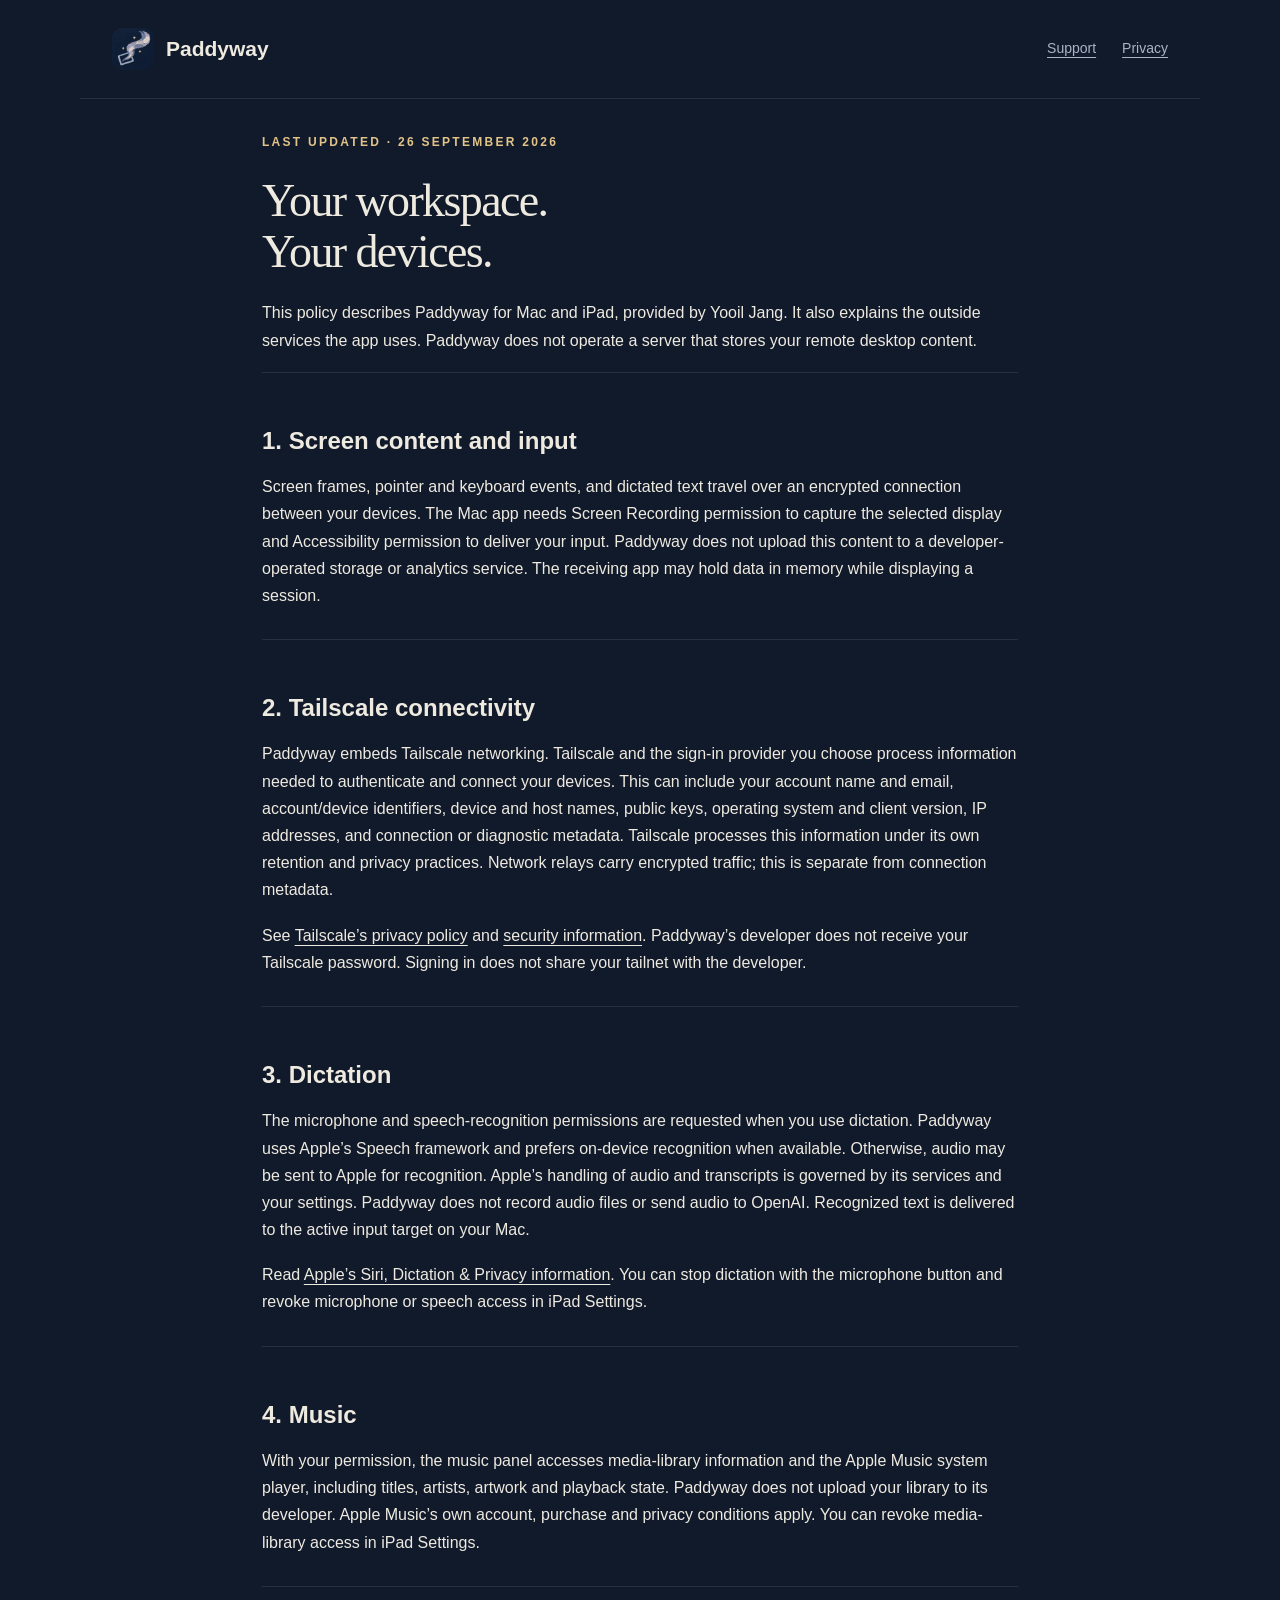
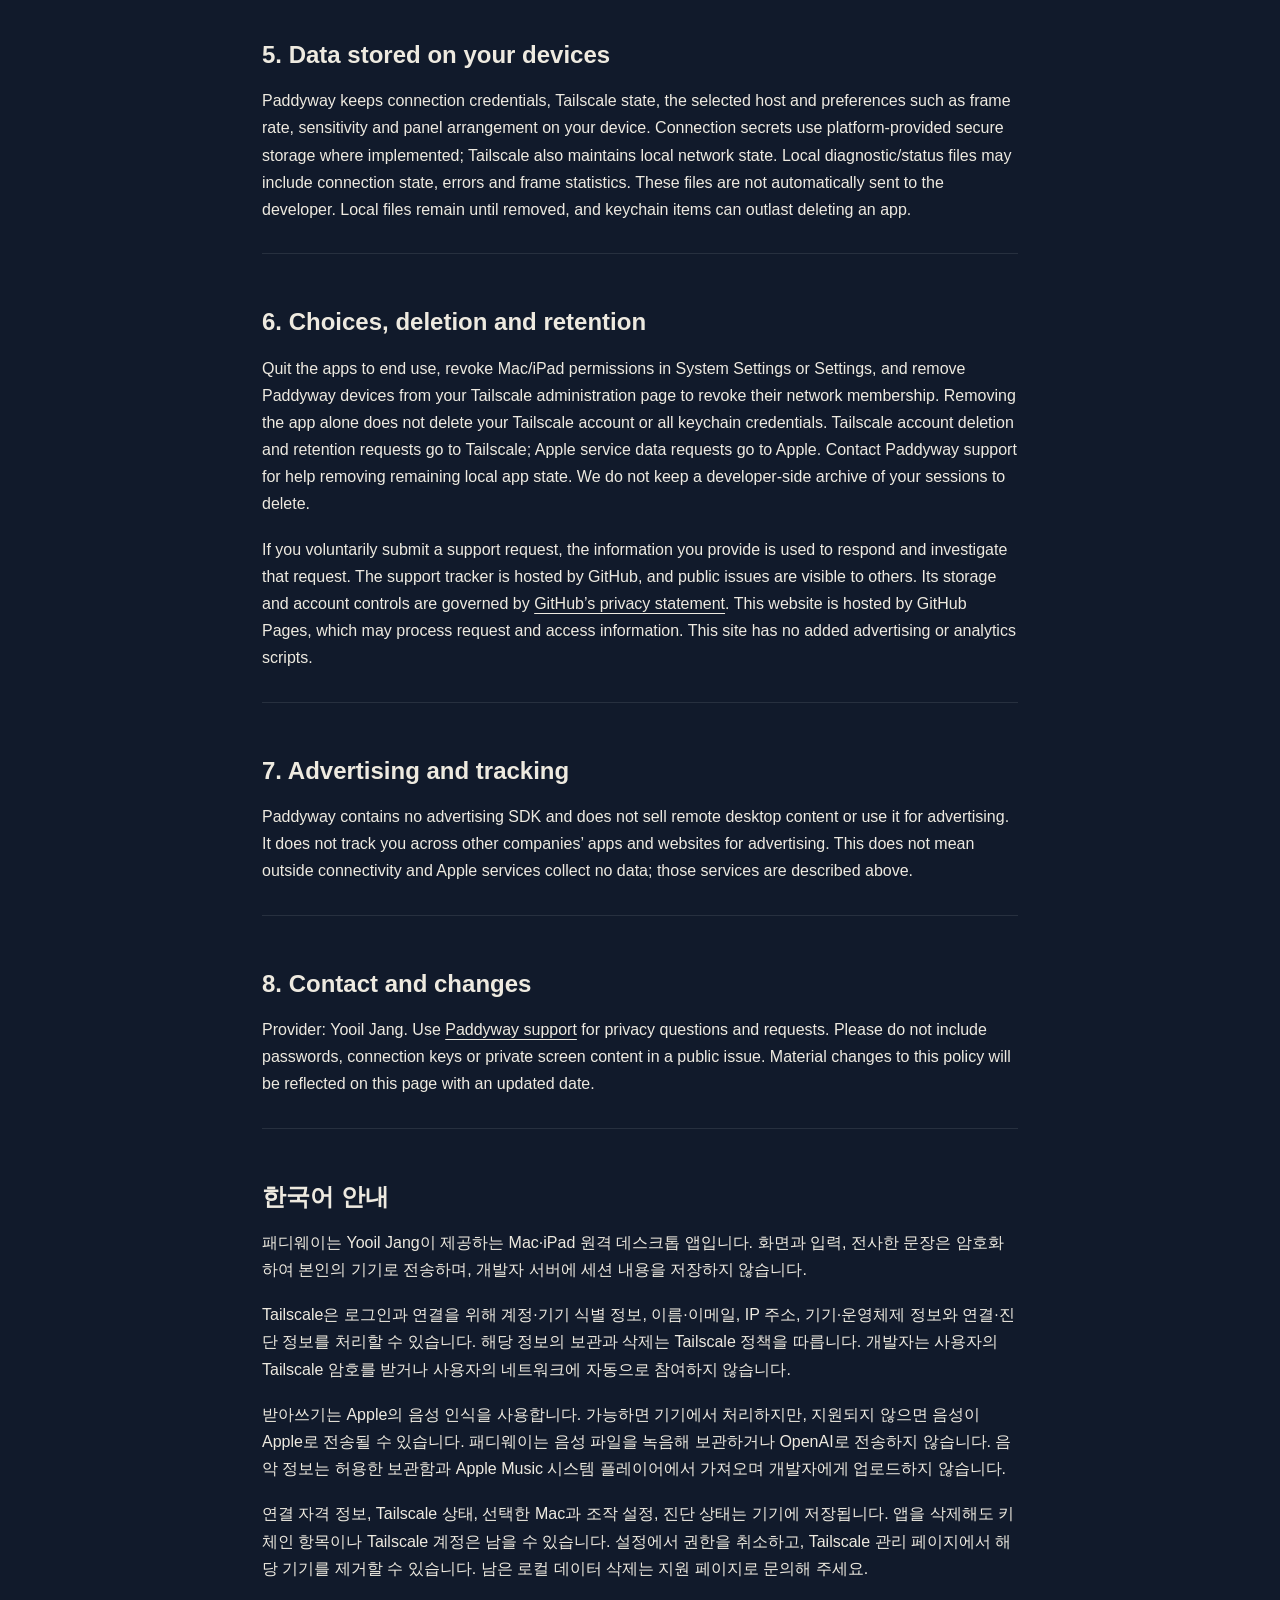
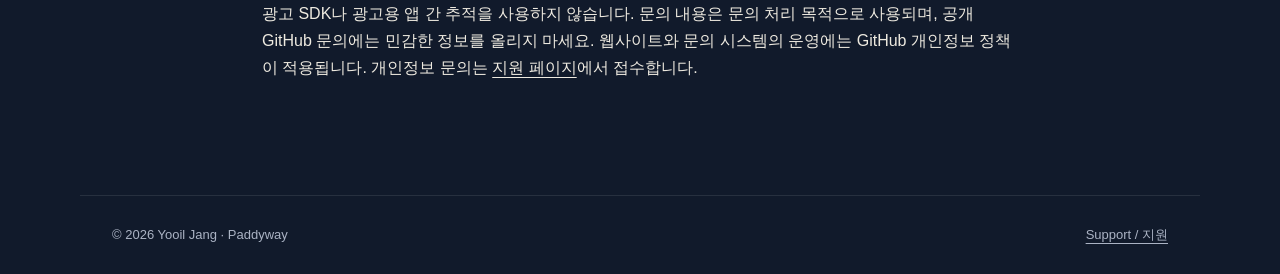
==== privacy.html @ 272a2707 "Publish setup, privacy and verified app presentation" ====
<!doctype html><html lang="en"><head><meta charset="utf-8"><meta name="viewport" content="width=device-width,initial-scale=1"><title>Paddyway — Privacy policy</title><link rel="stylesheet" href="style.css"><link rel="icon" href="assets/icon.png"></head><body><a class="skip" href="#main">Skip to content</a><header><a class="brand" href="./"><img src="assets/icon.png" alt="">Paddyway</a><nav aria-label="Main"><a href="support.html">Support</a><a href="privacy.html" aria-current="page">Privacy</a></nav></header><main id="main" class="article"><span class="eyebrow">Last updated · 26 September 2026</span><h1>Your workspace.<br>Your devices.</h1><p>This policy describes Paddyway for Mac and iPad, provided by Yooil Jang. It also explains the outside services the app uses. Paddyway does not operate a server that stores your remote desktop content.</p>
<section><h2>1. Screen content and input</h2><p>Screen frames, pointer and keyboard events, and dictated text travel over an encrypted connection between your devices. The Mac app needs Screen Recording permission to capture the selected display and Accessibility permission to deliver your input. Paddyway does not upload this content to a developer-operated storage or analytics service. The receiving app may hold data in memory while displaying a session.</p></section>
<section><h2>2. Tailscale connectivity</h2><p>Paddyway embeds Tailscale networking. Tailscale and the sign-in provider you choose process information needed to authenticate and connect your devices. This can include your account name and email, account/device identifiers, device and host names, public keys, operating system and client version, IP addresses, and connection or diagnostic metadata. Tailscale processes this information under its own retention and privacy practices. Network relays carry encrypted traffic; this is separate from connection metadata.</p><p>See <a href="https://tailscale.com/legal/privacy-policy">Tailscale’s privacy policy</a> and <a href="https://tailscale.com/security">security information</a>. Paddyway’s developer does not receive your Tailscale password. Signing in does not share your tailnet with the developer.</p></section>
<section><h2>3. Dictation</h2><p>The microphone and speech-recognition permissions are requested when you use dictation. Paddyway uses Apple’s Speech framework and prefers on-device recognition when available. Otherwise, audio may be sent to Apple for recognition. Apple’s handling of audio and transcripts is governed by its services and your settings. Paddyway does not record audio files or send audio to OpenAI. Recognized text is delivered to the active input target on your Mac.</p><p>Read <a href="https://www.apple.com/legal/privacy/data/en/ask-siri-dictation/">Apple’s Siri, Dictation & Privacy information</a>. You can stop dictation with the microphone button and revoke microphone or speech access in iPad Settings.</p></section>
<section><h2>4. Music</h2><p>With your permission, the music panel accesses media-library information and the Apple Music system player, including titles, artists, artwork and playback state. Paddyway does not upload your library to its developer. Apple Music’s own account, purchase and privacy conditions apply. You can revoke media-library access in iPad Settings.</p></section>
<section><h2>5. Data stored on your devices</h2><p>Paddyway keeps connection credentials, Tailscale state, the selected host and preferences such as frame rate, sensitivity and panel arrangement on your device. Connection secrets use platform-provided secure storage where implemented; Tailscale also maintains local network state. Local diagnostic/status files may include connection state, errors and frame statistics. These files are not automatically sent to the developer. Local files remain until removed, and keychain items can outlast deleting an app.</p></section>
<section><h2>6. Choices, deletion and retention</h2><p>Quit the apps to end use, revoke Mac/iPad permissions in System Settings or Settings, and remove Paddyway devices from your Tailscale administration page to revoke their network membership. Removing the app alone does not delete your Tailscale account or all keychain credentials. Tailscale account deletion and retention requests go to Tailscale; Apple service data requests go to Apple. Contact Paddyway support for help removing remaining local app state. We do not keep a developer-side archive of your sessions to delete.</p><p>If you voluntarily submit a support request, the information you provide is used to respond and investigate that request. The support tracker is hosted by GitHub, and public issues are visible to others. Its storage and account controls are governed by <a href="https://docs.github.com/en/site-policy/privacy-policies/github-general-privacy-statement">GitHub’s privacy statement</a>. This website is hosted by GitHub Pages, which may process request and access information. This site has no added advertising or analytics scripts.</p></section>
<section><h2>7. Advertising and tracking</h2><p>Paddyway contains no advertising SDK and does not sell remote desktop content or use it for advertising. It does not track you across other companies’ apps and websites for advertising. This does not mean outside connectivity and Apple services collect no data; those services are described above.</p></section>
<section><h2>8. Contact and changes</h2><p>Provider: Yooil Jang. Use <a href="support.html#contact">Paddyway support</a> for privacy questions and requests. Please do not include passwords, connection keys or private screen content in a public issue. Material changes to this policy will be reflected on this page with an updated date.</p></section>
<section lang="ko"><h2>한국어 안내</h2><p>패디웨이는 Yooil Jang이 제공하는 Mac·iPad 원격 데스크톱 앱입니다. 화면과 입력, 전사한 문장은 암호화하여 본인의 기기로 전송하며, 개발자 서버에 세션 내용을 저장하지 않습니다.</p><p>Tailscale은 로그인과 연결을 위해 계정·기기 식별 정보, 이름·이메일, IP 주소, 기기·운영체제 정보와 연결·진단 정보를 처리할 수 있습니다. 해당 정보의 보관과 삭제는 Tailscale 정책을 따릅니다. 개발자는 사용자의 Tailscale 암호를 받거나 사용자의 네트워크에 자동으로 참여하지 않습니다.</p><p>받아쓰기는 Apple의 음성 인식을 사용합니다. 가능하면 기기에서 처리하지만, 지원되지 않으면 음성이 Apple로 전송될 수 있습니다. 패디웨이는 음성 파일을 녹음해 보관하거나 OpenAI로 전송하지 않습니다. 음악 정보는 허용한 보관함과 Apple Music 시스템 플레이어에서 가져오며 개발자에게 업로드하지 않습니다.</p><p>연결 자격 정보, Tailscale 상태, 선택한 Mac과 조작 설정, 진단 상태는 기기에 저장됩니다. 앱을 삭제해도 키체인 항목이나 Tailscale 계정은 남을 수 있습니다. 설정에서 권한을 취소하고, Tailscale 관리 페이지에서 해당 기기를 제거할 수 있습니다. 남은 로컬 데이터 삭제는 지원 페이지로 문의해 주세요.</p><p>광고 SDK나 광고용 앱 간 추적을 사용하지 않습니다. 문의 내용은 문의 처리 목적으로 사용되며, 공개 GitHub 문의에는 민감한 정보를 올리지 마세요. 웹사이트와 문의 시스템의 운영에는 GitHub 개인정보 정책이 적용됩니다. 개인정보 문의는 <a href="support.html#contact">지원 페이지</a>에서 접수합니다.</p></section>
</main><footer><span>© 2026 Yooil Jang · Paddyway</span><a href="support.html">Support / 지원</a></footer></body></html>
---- style.css ----
:root{color-scheme:dark;--ink:#eeeae0;--muted:#abb3c4;--gold:#e2c388;--line:#ffffff18}*{box-sizing:border-box}body{margin:0;background:#111a2b;color:var(--ink);font:16px/1.7 -apple-system,BlinkMacSystemFont,"Segoe UI",sans-serif}a{color:inherit;text-underline-offset:4px}a:hover{color:var(--gold)}header,main,footer{max-width:1120px;margin:auto;padding:28px 32px}header{display:flex;align-items:center;justify-content:space-between;border-bottom:1px solid var(--line)}.brand{display:flex;align-items:center;gap:12px;font-size:21px;font-weight:650;text-decoration:none}.brand img{width:42px;height:42px;border-radius:11px}nav{display:flex;gap:26px;font-size:14px;color:var(--muted)}.hero{padding:70px 0 40px;max-width:810px}.eyebrow{color:var(--gold);text-transform:uppercase;letter-spacing:.19em;font-size:12px;font-weight:600}h1{font:clamp(40px,6vw,74px)/1.1 Georgia,serif;letter-spacing:-.035em;margin:22px 0}h1 em{color:var(--gold);font-weight:400}h2{font-size:24px;line-height:1.35;margin:40px 0 16px}h3{font-size:18px;margin:0 0 10px}p{margin:0 0 18px}.lead{font-size:20px;color:var(--muted);max-width:720px}.ko{color:var(--muted)}.actions{display:flex;gap:14px;flex-wrap:wrap;margin:28px 0}.button{display:inline-flex;border:1px solid #ffffff2d;padding:12px 20px;border-radius:100px;text-decoration:none;background:#ffffff08}.primary{background:var(--ink);color:#172238;border-color:var(--ink)}.primary:hover{background:var(--gold);color:#172238}.capture{display:block;width:100%;height:auto;border:1px solid var(--line);border-radius:22px;box-shadow:0 28px 80px #0004}.caption{font-size:13px;color:var(--muted);margin:12px 0 40px}.grid{display:grid;grid-template-columns:repeat(3,1fr);gap:28px;padding:20px 0 34px}.card{padding:26px 0;border-top:1px solid var(--line)}.card p{color:var(--muted)}.article{max-width:820px}.article h1{font-size:46px}.article section{padding:12px 0;border-top:1px solid var(--line)}.article ul,.article ol{padding-left:23px}.article li{padding:5px 0}.callout{border:1px solid var(--line);padding:24px;border-radius:18px;margin:28px 0;background:#ffffff04}footer{border-top:1px solid var(--line);font-size:13px;color:var(--muted);display:flex;justify-content:space-between;gap:20px;margin-top:55px}code{font-size:.9em;overflow-wrap:anywhere}.skip{position:absolute;left:-10000px}.skip:focus{left:20px;top:10px;background:#111a2b;padding:12px}a:focus-visible{outline:2px solid var(--gold);outline-offset:5px}@media(max-width:650px){header,main,footer{padding:22px}nav{gap:16px}.hero{padding-top:44px}.grid{grid-template-columns:1fr;gap:0}.lead{font-size:18px}.article h1{font-size:38px}footer{flex-direction:column}.capture{border-radius:12px}}
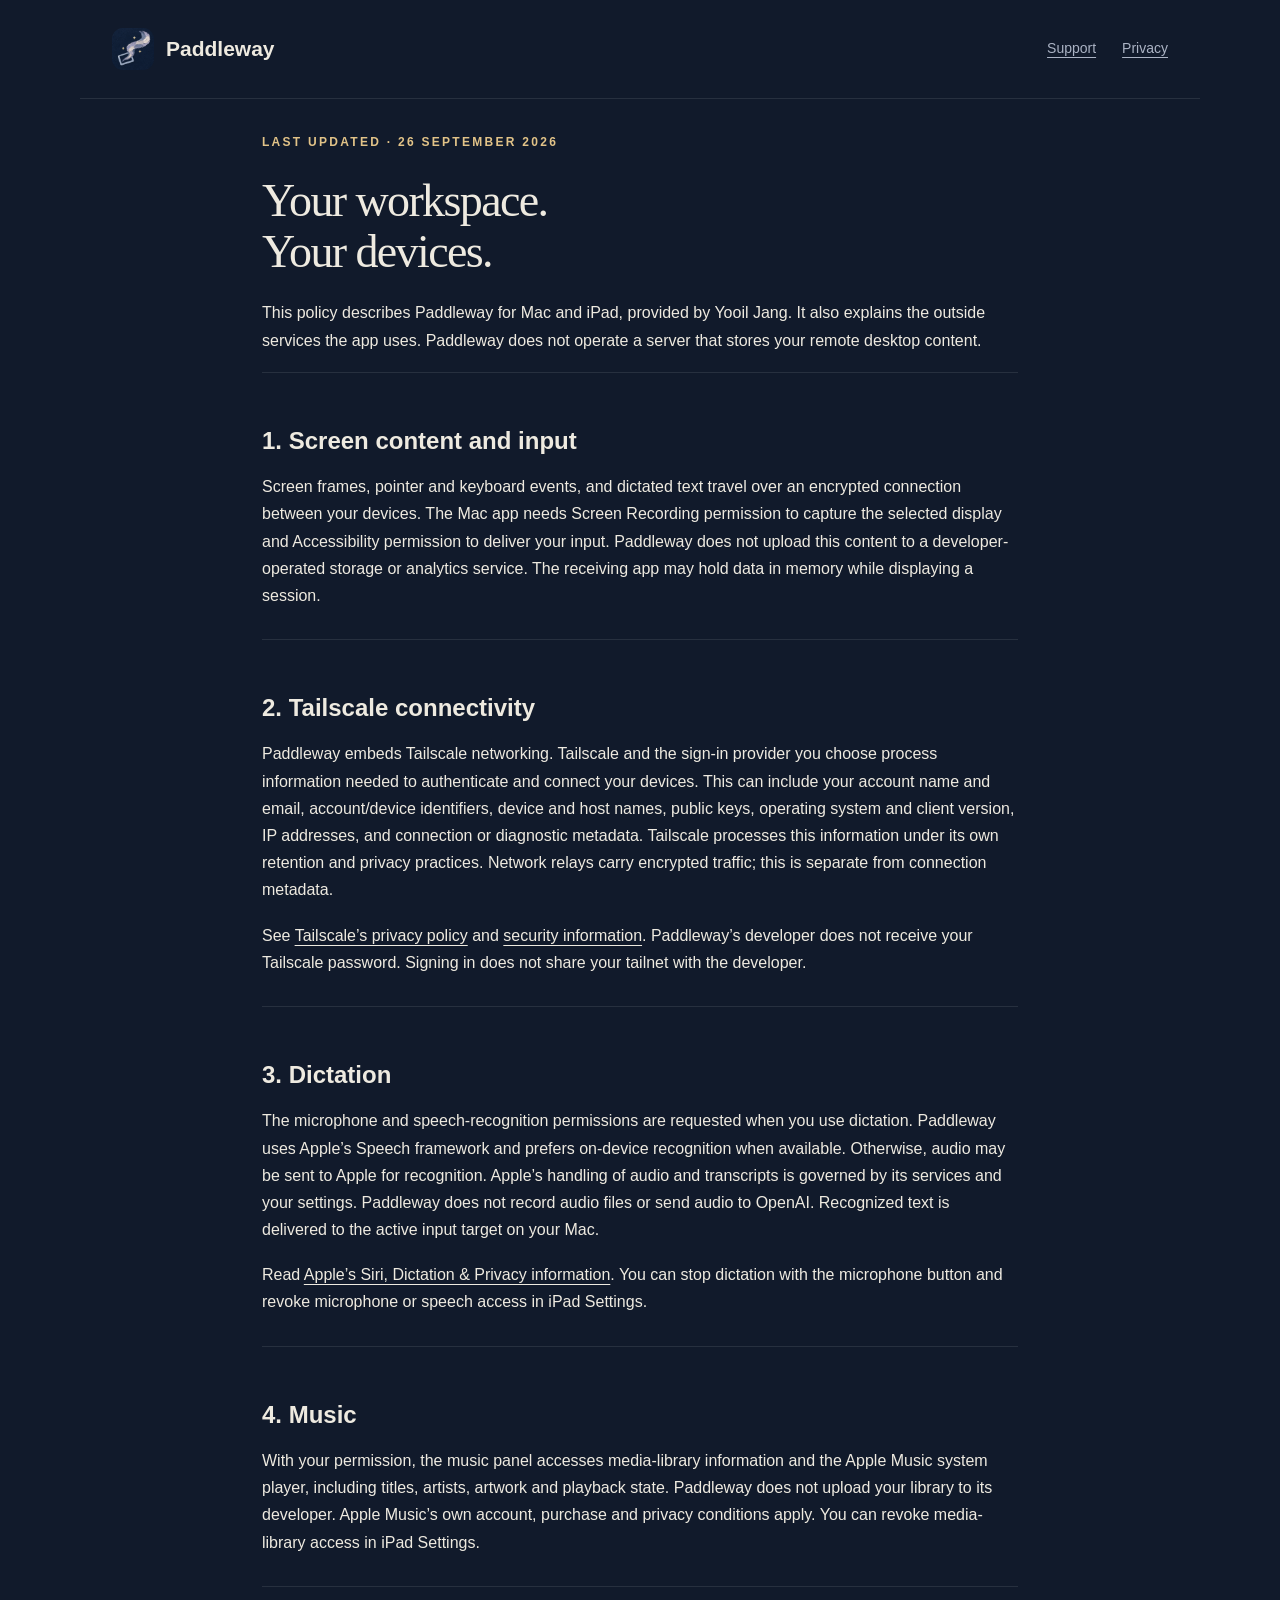
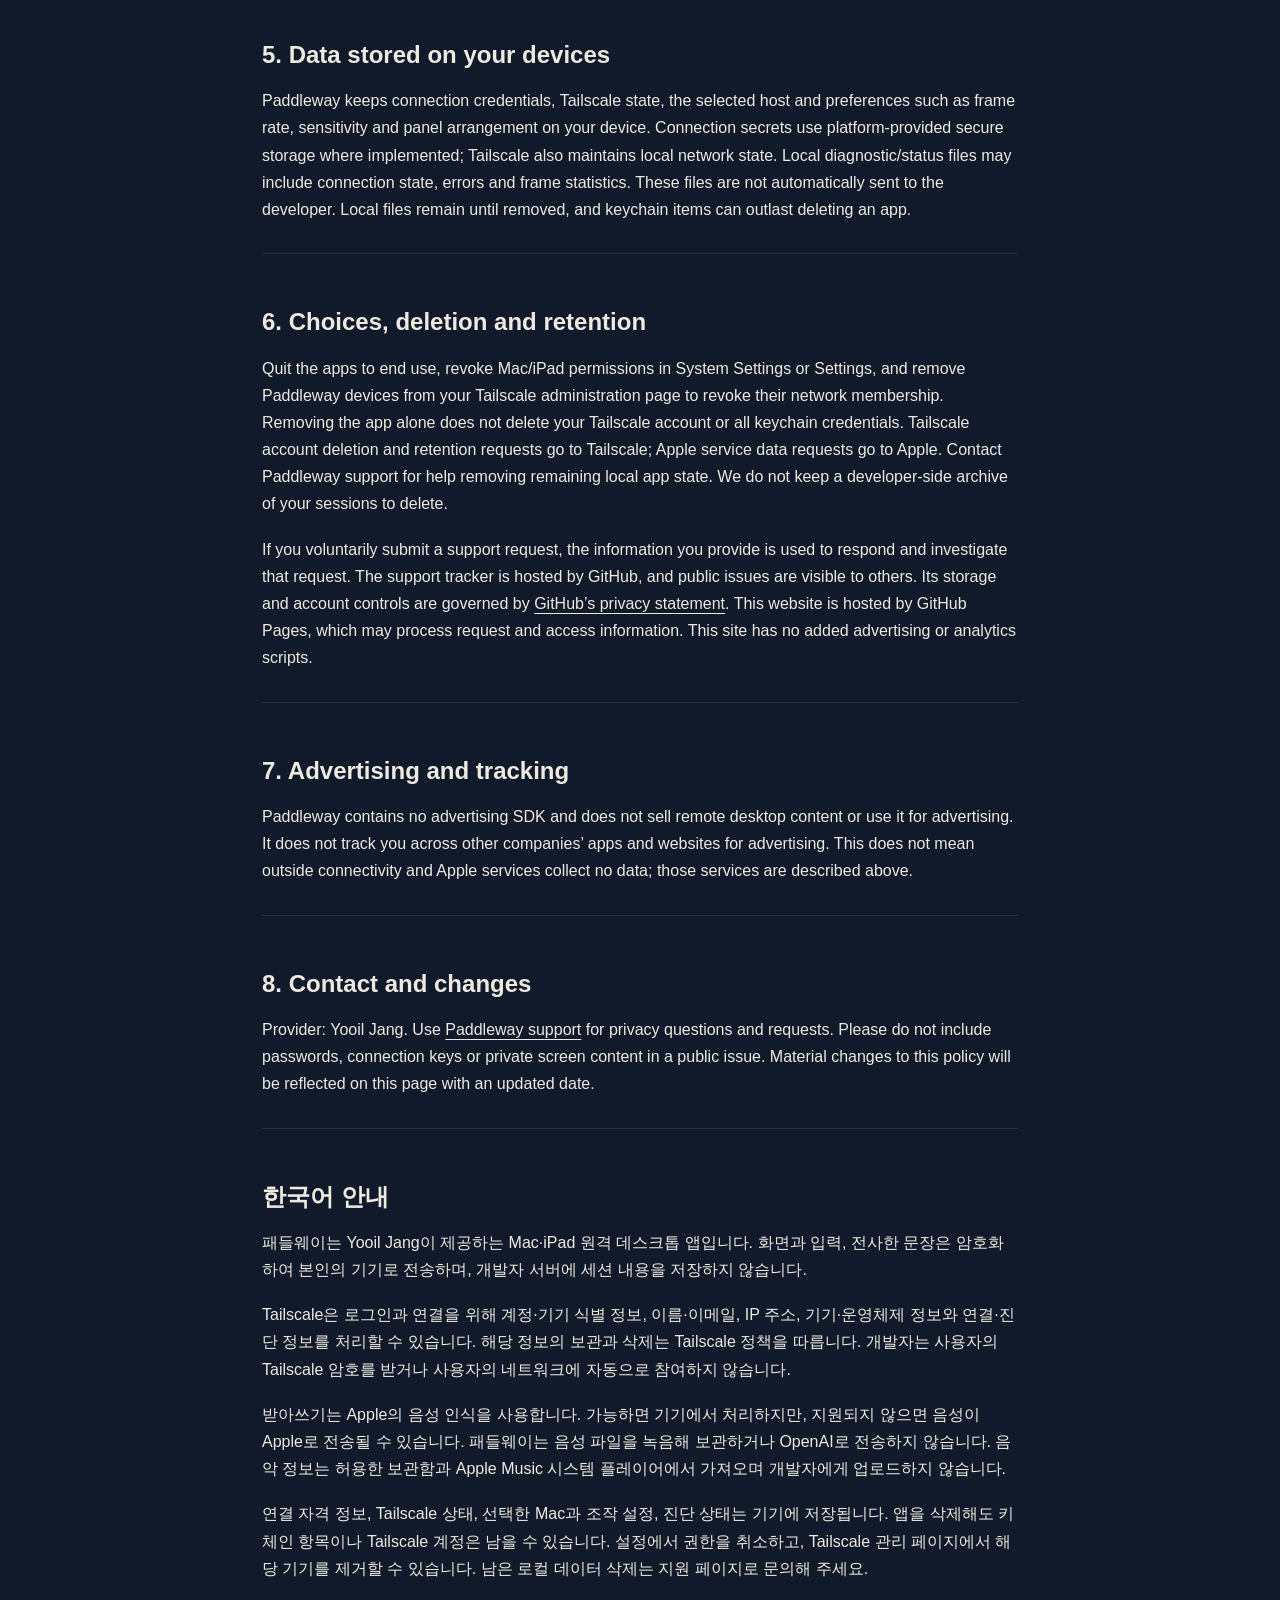
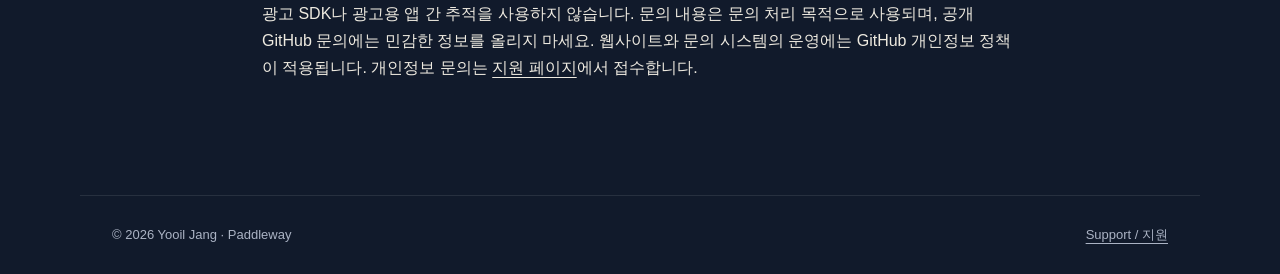
==== commit 00a15e3d: "Publish setup, privacy and verified app presentation" ====
--- a/privacy.html
+++ b/privacy.html
@@ -1,11 +1,11 @@
-<!doctype html><html lang="en"><head><meta charset="utf-8"><meta name="viewport" content="width=device-width,initial-scale=1"><title>Paddyway — Privacy policy</title><link rel="stylesheet" href="style.css"><link rel="icon" href="assets/icon.png"></head><body><a class="skip" href="#main">Skip to content</a><header><a class="brand" href="./"><img src="assets/icon.png" alt="">Paddyway</a><nav aria-label="Main"><a href="support.html">Support</a><a href="privacy.html" aria-current="page">Privacy</a></nav></header><main id="main" class="article"><span class="eyebrow">Last updated · 26 September 2026</span><h1>Your workspace.<br>Your devices.</h1><p>This policy describes Paddyway for Mac and iPad, provided by Yooil Jang. It also explains the outside services the app uses. Paddyway does not operate a server that stores your remote desktop content.</p>
-<section><h2>1. Screen content and input</h2><p>Screen frames, pointer and keyboard events, and dictated text travel over an encrypted connection between your devices. The Mac app needs Screen Recording permission to capture the selected display and Accessibility permission to deliver your input. Paddyway does not upload this content to a developer-operated storage or analytics service. The receiving app may hold data in memory while displaying a session.</p></section>
-<section><h2>2. Tailscale connectivity</h2><p>Paddyway embeds Tailscale networking. Tailscale and the sign-in provider you choose process information needed to authenticate and connect your devices. This can include your account name and email, account/device identifiers, device and host names, public keys, operating system and client version, IP addresses, and connection or diagnostic metadata. Tailscale processes this information under its own retention and privacy practices. Network relays carry encrypted traffic; this is separate from connection metadata.</p><p>See <a href="https://tailscale.com/legal/privacy-policy">Tailscale’s privacy policy</a> and <a href="https://tailscale.com/security">security information</a>. Paddyway’s developer does not receive your Tailscale password. Signing in does not share your tailnet with the developer.</p></section>
-<section><h2>3. Dictation</h2><p>The microphone and speech-recognition permissions are requested when you use dictation. Paddyway uses Apple’s Speech framework and prefers on-device recognition when available. Otherwise, audio may be sent to Apple for recognition. Apple’s handling of audio and transcripts is governed by its services and your settings. Paddyway does not record audio files or send audio to OpenAI. Recognized text is delivered to the active input target on your Mac.</p><p>Read <a href="https://www.apple.com/legal/privacy/data/en/ask-siri-dictation/">Apple’s Siri, Dictation & Privacy information</a>. You can stop dictation with the microphone button and revoke microphone or speech access in iPad Settings.</p></section>
-<section><h2>4. Music</h2><p>With your permission, the music panel accesses media-library information and the Apple Music system player, including titles, artists, artwork and playback state. Paddyway does not upload your library to its developer. Apple Music’s own account, purchase and privacy conditions apply. You can revoke media-library access in iPad Settings.</p></section>
-<section><h2>5. Data stored on your devices</h2><p>Paddyway keeps connection credentials, Tailscale state, the selected host and preferences such as frame rate, sensitivity and panel arrangement on your device. Connection secrets use platform-provided secure storage where implemented; Tailscale also maintains local network state. Local diagnostic/status files may include connection state, errors and frame statistics. These files are not automatically sent to the developer. Local files remain until removed, and keychain items can outlast deleting an app.</p></section>
-<section><h2>6. Choices, deletion and retention</h2><p>Quit the apps to end use, revoke Mac/iPad permissions in System Settings or Settings, and remove Paddyway devices from your Tailscale administration page to revoke their network membership. Removing the app alone does not delete your Tailscale account or all keychain credentials. Tailscale account deletion and retention requests go to Tailscale; Apple service data requests go to Apple. Contact Paddyway support for help removing remaining local app state. We do not keep a developer-side archive of your sessions to delete.</p><p>If you voluntarily submit a support request, the information you provide is used to respond and investigate that request. The support tracker is hosted by GitHub, and public issues are visible to others. Its storage and account controls are governed by <a href="https://docs.github.com/en/site-policy/privacy-policies/github-general-privacy-statement">GitHub’s privacy statement</a>. This website is hosted by GitHub Pages, which may process request and access information. This site has no added advertising or analytics scripts.</p></section>
-<section><h2>7. Advertising and tracking</h2><p>Paddyway contains no advertising SDK and does not sell remote desktop content or use it for advertising. It does not track you across other companies’ apps and websites for advertising. This does not mean outside connectivity and Apple services collect no data; those services are described above.</p></section>
-<section><h2>8. Contact and changes</h2><p>Provider: Yooil Jang. Use <a href="support.html#contact">Paddyway support</a> for privacy questions and requests. Please do not include passwords, connection keys or private screen content in a public issue. Material changes to this policy will be reflected on this page with an updated date.</p></section>
-<section lang="ko"><h2>한국어 안내</h2><p>패디웨이는 Yooil Jang이 제공하는 Mac·iPad 원격 데스크톱 앱입니다. 화면과 입력, 전사한 문장은 암호화하여 본인의 기기로 전송하며, 개발자 서버에 세션 내용을 저장하지 않습니다.</p><p>Tailscale은 로그인과 연결을 위해 계정·기기 식별 정보, 이름·이메일, IP 주소, 기기·운영체제 정보와 연결·진단 정보를 처리할 수 있습니다. 해당 정보의 보관과 삭제는 Tailscale 정책을 따릅니다. 개발자는 사용자의 Tailscale 암호를 받거나 사용자의 네트워크에 자동으로 참여하지 않습니다.</p><p>받아쓰기는 Apple의 음성 인식을 사용합니다. 가능하면 기기에서 처리하지만, 지원되지 않으면 음성이 Apple로 전송될 수 있습니다. 패디웨이는 음성 파일을 녹음해 보관하거나 OpenAI로 전송하지 않습니다. 음악 정보는 허용한 보관함과 Apple Music 시스템 플레이어에서 가져오며 개발자에게 업로드하지 않습니다.</p><p>연결 자격 정보, Tailscale 상태, 선택한 Mac과 조작 설정, 진단 상태는 기기에 저장됩니다. 앱을 삭제해도 키체인 항목이나 Tailscale 계정은 남을 수 있습니다. 설정에서 권한을 취소하고, Tailscale 관리 페이지에서 해당 기기를 제거할 수 있습니다. 남은 로컬 데이터 삭제는 지원 페이지로 문의해 주세요.</p><p>광고 SDK나 광고용 앱 간 추적을 사용하지 않습니다. 문의 내용은 문의 처리 목적으로 사용되며, 공개 GitHub 문의에는 민감한 정보를 올리지 마세요. 웹사이트와 문의 시스템의 운영에는 GitHub 개인정보 정책이 적용됩니다. 개인정보 문의는 <a href="support.html#contact">지원 페이지</a>에서 접수합니다.</p></section>
-</main><footer><span>© 2026 Yooil Jang · Paddyway</span><a href="support.html">Support / 지원</a></footer></body></html>
+<!doctype html><html lang="en"><head><meta charset="utf-8"><meta name="viewport" content="width=device-width,initial-scale=1"><title>Paddleway — Privacy policy</title><link rel="stylesheet" href="style.css"><link rel="icon" href="assets/icon.png"></head><body><a class="skip" href="#main">Skip to content</a><header><a class="brand" href="./"><img src="assets/icon.png" alt="">Paddleway</a><nav aria-label="Main"><a href="support.html">Support</a><a href="privacy.html" aria-current="page">Privacy</a></nav></header><main id="main" class="article"><span class="eyebrow">Last updated · 26 September 2026</span><h1>Your workspace.<br>Your devices.</h1><p>This policy describes Paddleway for Mac and iPad, provided by Yooil Jang. It also explains the outside services the app uses. Paddleway does not operate a server that stores your remote desktop content.</p>
+<section><h2>1. Screen content and input</h2><p>Screen frames, pointer and keyboard events, and dictated text travel over an encrypted connection between your devices. The Mac app needs Screen Recording permission to capture the selected display and Accessibility permission to deliver your input. Paddleway does not upload this content to a developer-operated storage or analytics service. The receiving app may hold data in memory while displaying a session.</p></section>
+<section><h2>2. Tailscale connectivity</h2><p>Paddleway embeds Tailscale networking. Tailscale and the sign-in provider you choose process information needed to authenticate and connect your devices. This can include your account name and email, account/device identifiers, device and host names, public keys, operating system and client version, IP addresses, and connection or diagnostic metadata. Tailscale processes this information under its own retention and privacy practices. Network relays carry encrypted traffic; this is separate from connection metadata.</p><p>See <a href="https://tailscale.com/legal/privacy-policy">Tailscale’s privacy policy</a> and <a href="https://tailscale.com/security">security information</a>. Paddleway’s developer does not receive your Tailscale password. Signing in does not share your tailnet with the developer.</p></section>
+<section><h2>3. Dictation</h2><p>The microphone and speech-recognition permissions are requested when you use dictation. Paddleway uses Apple’s Speech framework and prefers on-device recognition when available. Otherwise, audio may be sent to Apple for recognition. Apple’s handling of audio and transcripts is governed by its services and your settings. Paddleway does not record audio files or send audio to OpenAI. Recognized text is delivered to the active input target on your Mac.</p><p>Read <a href="https://www.apple.com/legal/privacy/data/en/ask-siri-dictation/">Apple’s Siri, Dictation & Privacy information</a>. You can stop dictation with the microphone button and revoke microphone or speech access in iPad Settings.</p></section>
+<section><h2>4. Music</h2><p>With your permission, the music panel accesses media-library information and the Apple Music system player, including titles, artists, artwork and playback state. Paddleway does not upload your library to its developer. Apple Music’s own account, purchase and privacy conditions apply. You can revoke media-library access in iPad Settings.</p></section>
+<section><h2>5. Data stored on your devices</h2><p>Paddleway keeps connection credentials, Tailscale state, the selected host and preferences such as frame rate, sensitivity and panel arrangement on your device. Connection secrets use platform-provided secure storage where implemented; Tailscale also maintains local network state. Local diagnostic/status files may include connection state, errors and frame statistics. These files are not automatically sent to the developer. Local files remain until removed, and keychain items can outlast deleting an app.</p></section>
+<section><h2>6. Choices, deletion and retention</h2><p>Quit the apps to end use, revoke Mac/iPad permissions in System Settings or Settings, and remove Paddleway devices from your Tailscale administration page to revoke their network membership. Removing the app alone does not delete your Tailscale account or all keychain credentials. Tailscale account deletion and retention requests go to Tailscale; Apple service data requests go to Apple. Contact Paddleway support for help removing remaining local app state. We do not keep a developer-side archive of your sessions to delete.</p><p>If you voluntarily submit a support request, the information you provide is used to respond and investigate that request. The support tracker is hosted by GitHub, and public issues are visible to others. Its storage and account controls are governed by <a href="https://docs.github.com/en/site-policy/privacy-policies/github-general-privacy-statement">GitHub’s privacy statement</a>. This website is hosted by GitHub Pages, which may process request and access information. This site has no added advertising or analytics scripts.</p></section>
+<section><h2>7. Advertising and tracking</h2><p>Paddleway contains no advertising SDK and does not sell remote desktop content or use it for advertising. It does not track you across other companies’ apps and websites for advertising. This does not mean outside connectivity and Apple services collect no data; those services are described above.</p></section>
+<section><h2>8. Contact and changes</h2><p>Provider: Yooil Jang. Use <a href="support.html#contact">Paddleway support</a> for privacy questions and requests. Please do not include passwords, connection keys or private screen content in a public issue. Material changes to this policy will be reflected on this page with an updated date.</p></section>
+<section lang="ko"><h2>한국어 안내</h2><p>패들웨이는 Yooil Jang이 제공하는 Mac·iPad 원격 데스크톱 앱입니다. 화면과 입력, 전사한 문장은 암호화하여 본인의 기기로 전송하며, 개발자 서버에 세션 내용을 저장하지 않습니다.</p><p>Tailscale은 로그인과 연결을 위해 계정·기기 식별 정보, 이름·이메일, IP 주소, 기기·운영체제 정보와 연결·진단 정보를 처리할 수 있습니다. 해당 정보의 보관과 삭제는 Tailscale 정책을 따릅니다. 개발자는 사용자의 Tailscale 암호를 받거나 사용자의 네트워크에 자동으로 참여하지 않습니다.</p><p>받아쓰기는 Apple의 음성 인식을 사용합니다. 가능하면 기기에서 처리하지만, 지원되지 않으면 음성이 Apple로 전송될 수 있습니다. 패들웨이는 음성 파일을 녹음해 보관하거나 OpenAI로 전송하지 않습니다. 음악 정보는 허용한 보관함과 Apple Music 시스템 플레이어에서 가져오며 개발자에게 업로드하지 않습니다.</p><p>연결 자격 정보, Tailscale 상태, 선택한 Mac과 조작 설정, 진단 상태는 기기에 저장됩니다. 앱을 삭제해도 키체인 항목이나 Tailscale 계정은 남을 수 있습니다. 설정에서 권한을 취소하고, Tailscale 관리 페이지에서 해당 기기를 제거할 수 있습니다. 남은 로컬 데이터 삭제는 지원 페이지로 문의해 주세요.</p><p>광고 SDK나 광고용 앱 간 추적을 사용하지 않습니다. 문의 내용은 문의 처리 목적으로 사용되며, 공개 GitHub 문의에는 민감한 정보를 올리지 마세요. 웹사이트와 문의 시스템의 운영에는 GitHub 개인정보 정책이 적용됩니다. 개인정보 문의는 <a href="support.html#contact">지원 페이지</a>에서 접수합니다.</p></section>
+</main><footer><span>© 2026 Yooil Jang · Paddleway</span><a href="support.html">Support / 지원</a></footer></body></html>
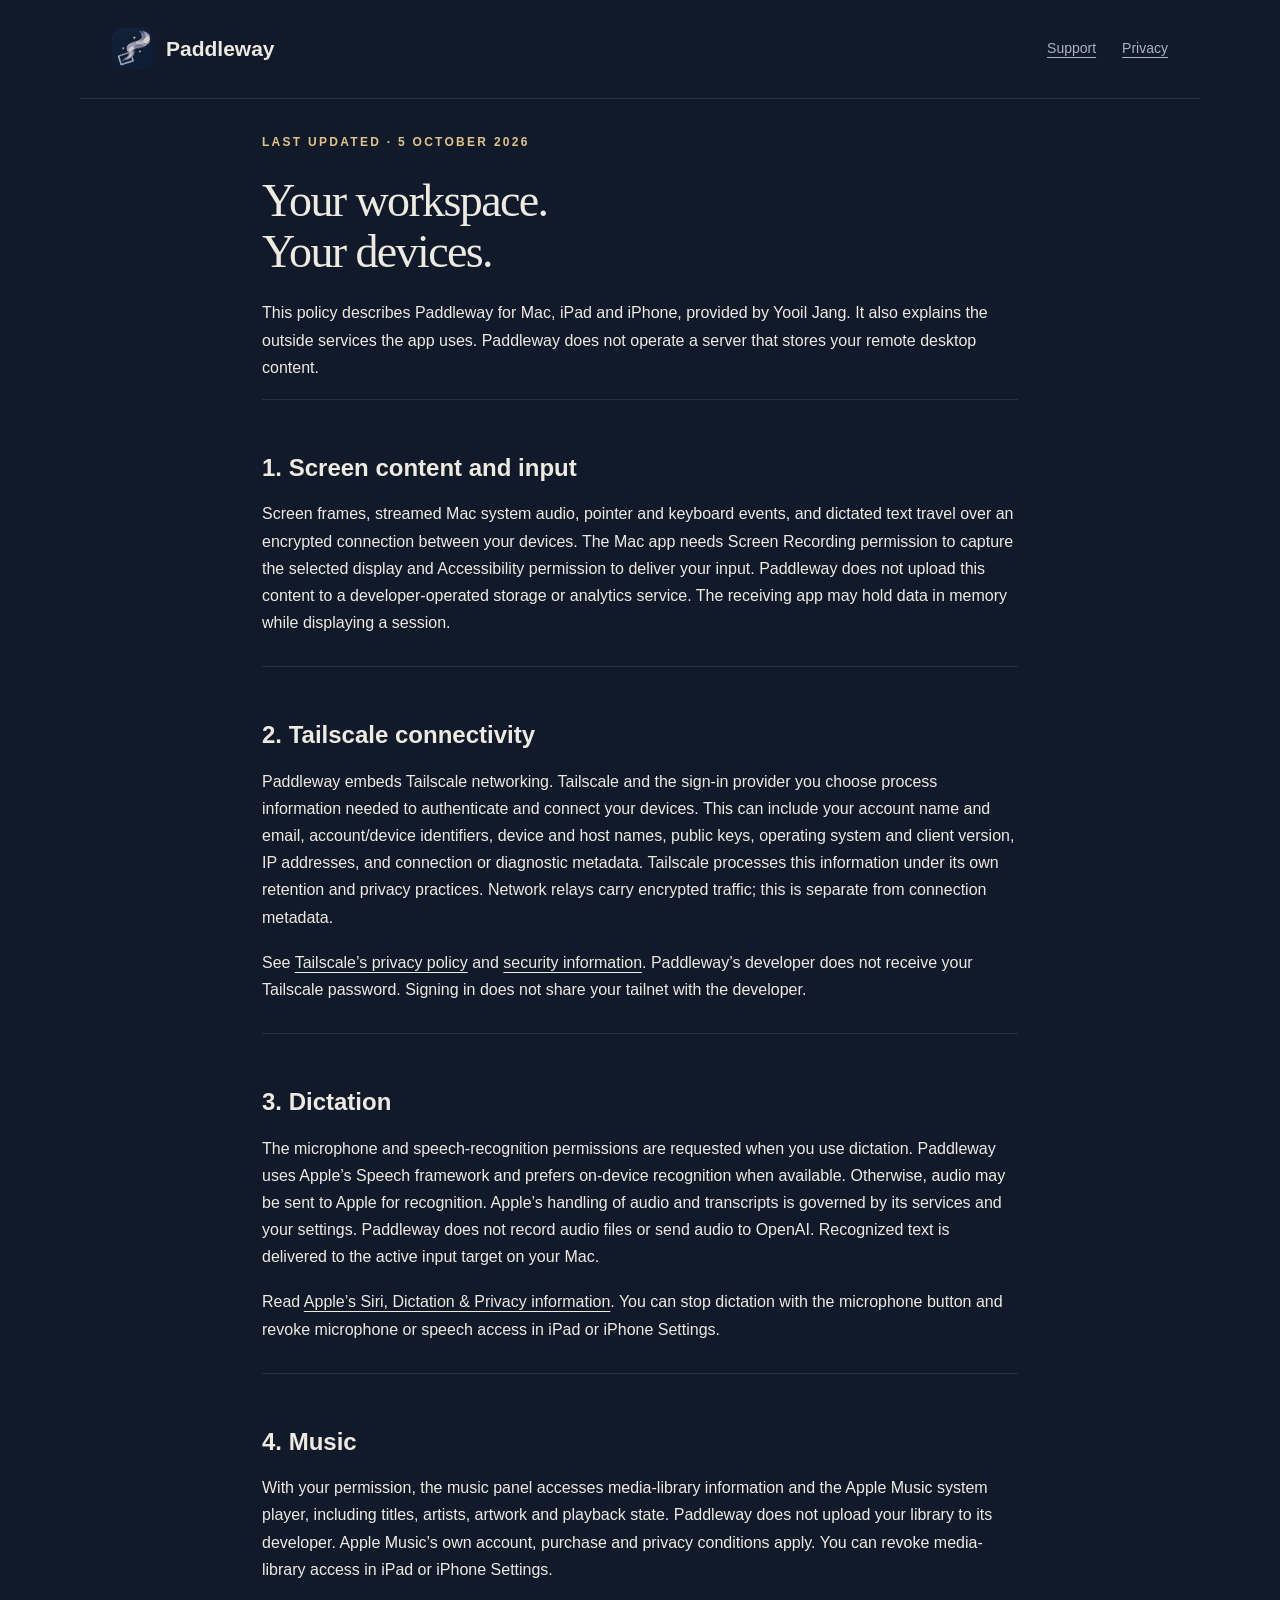
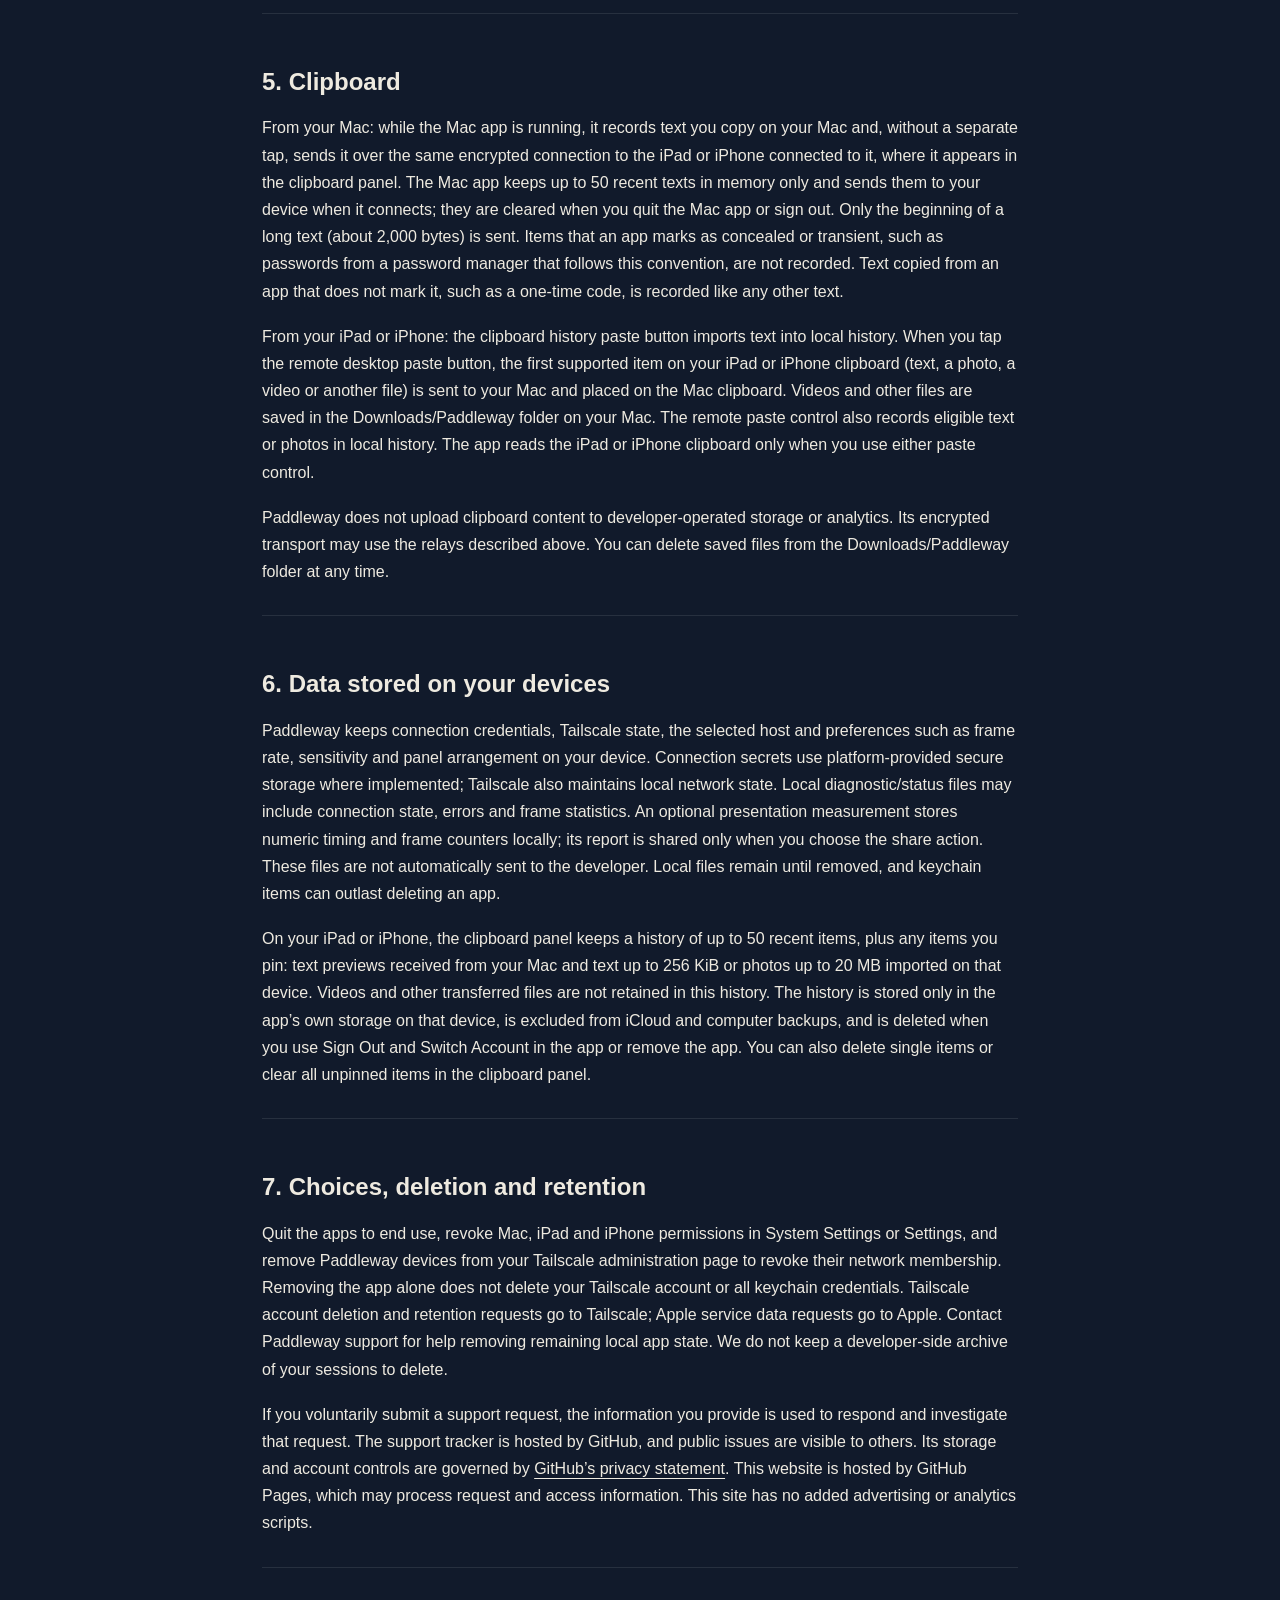
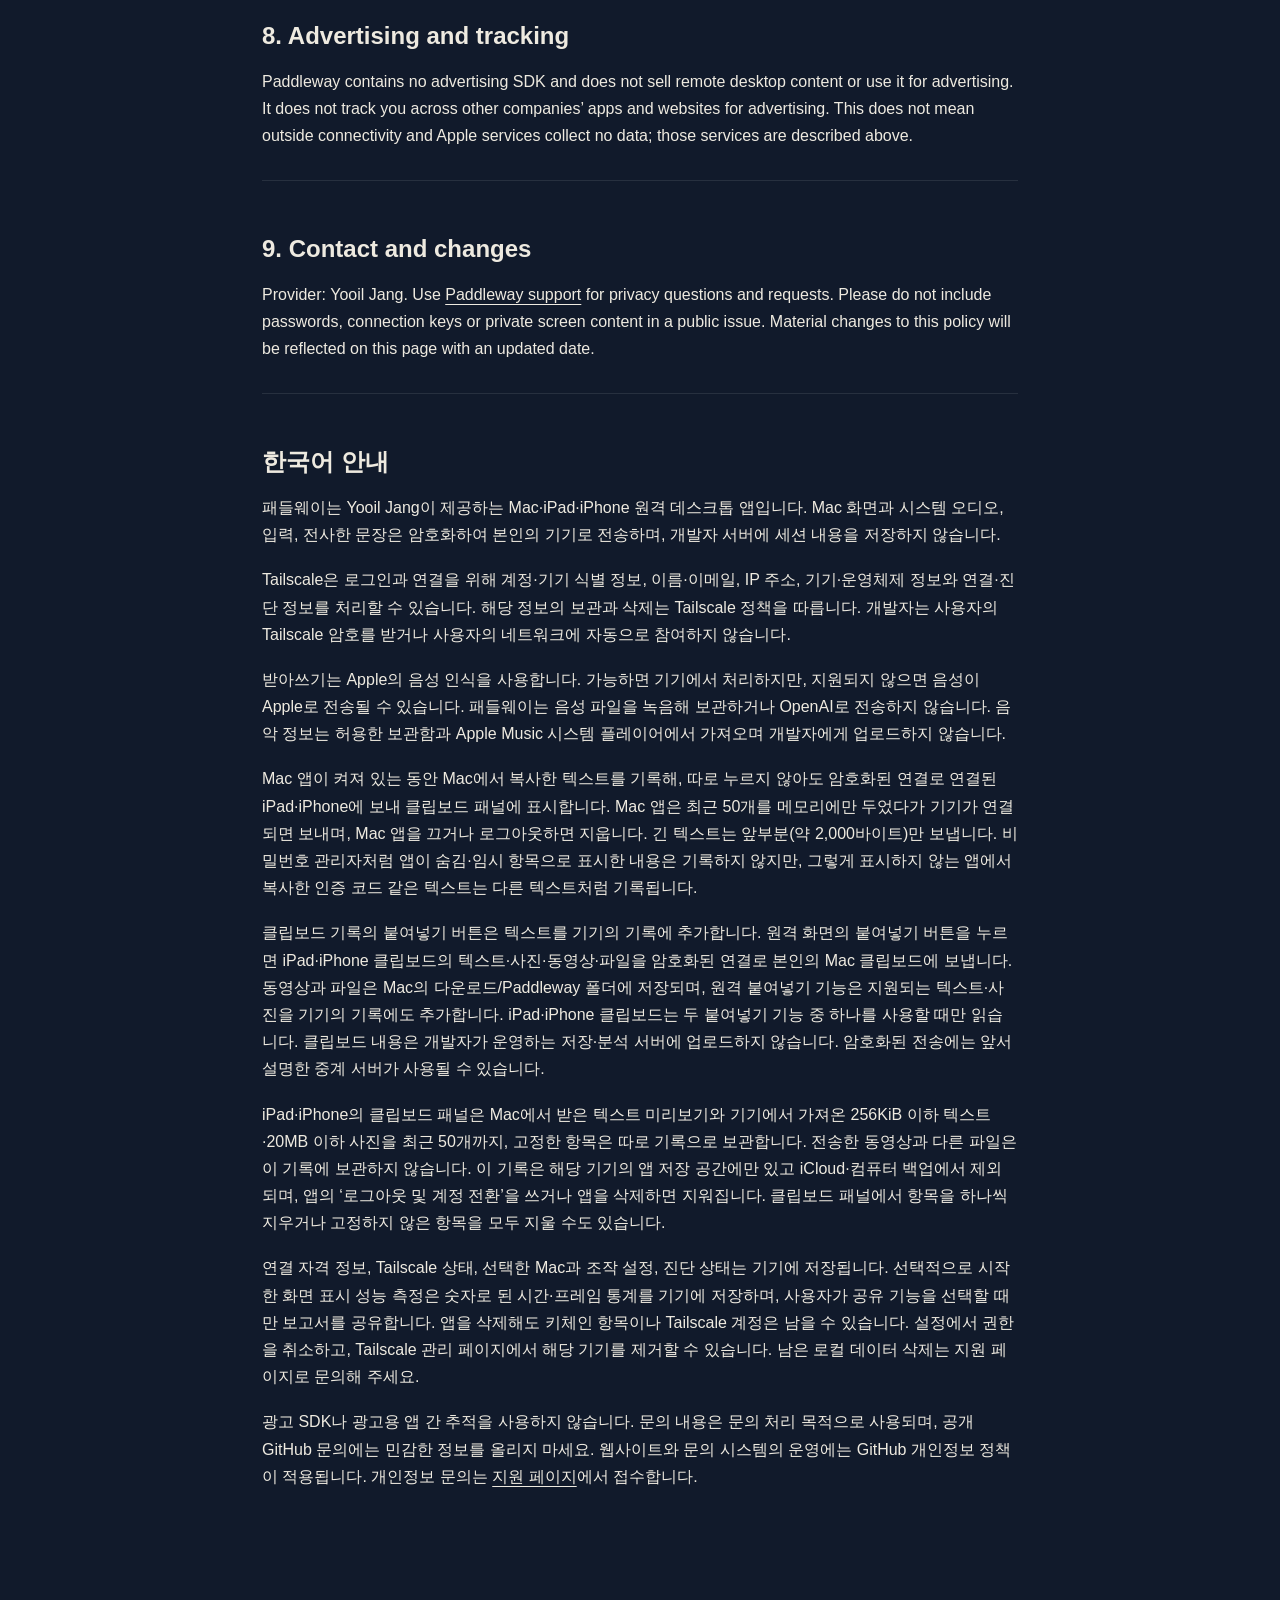
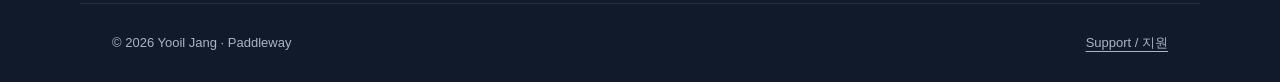
==== commit df5d7e7a: "Publish reviewed clipboard, audio and local measurement privacy details" ====
--- a/privacy.html
+++ b/privacy.html
@@ -1,11 +1,12 @@
-<!doctype html><html lang="en"><head><meta charset="utf-8"><meta name="viewport" content="width=device-width,initial-scale=1"><title>Paddleway — Privacy policy</title><link rel="stylesheet" href="style.css"><link rel="icon" href="assets/icon.png"></head><body><a class="skip" href="#main">Skip to content</a><header><a class="brand" href="./"><img src="assets/icon.png" alt="">Paddleway</a><nav aria-label="Main"><a href="support.html">Support</a><a href="privacy.html" aria-current="page">Privacy</a></nav></header><main id="main" class="article"><span class="eyebrow">Last updated · 26 September 2026</span><h1>Your workspace.<br>Your devices.</h1><p>This policy describes Paddleway for Mac and iPad, provided by Yooil Jang. It also explains the outside services the app uses. Paddleway does not operate a server that stores your remote desktop content.</p>
-<section><h2>1. Screen content and input</h2><p>Screen frames, pointer and keyboard events, and dictated text travel over an encrypted connection between your devices. The Mac app needs Screen Recording permission to capture the selected display and Accessibility permission to deliver your input. Paddleway does not upload this content to a developer-operated storage or analytics service. The receiving app may hold data in memory while displaying a session.</p></section>
+<!doctype html><html lang="en"><head><meta charset="utf-8"><meta name="viewport" content="width=device-width,initial-scale=1"><title>Paddleway — Privacy policy</title><link rel="stylesheet" href="style.css"><link rel="icon" href="assets/icon.png"></head><body><a class="skip" href="#main">Skip to content</a><header><a class="brand" href="./"><img src="assets/icon.png" alt="">Paddleway</a><nav aria-label="Main"><a href="support.html">Support</a><a href="privacy.html" aria-current="page">Privacy</a></nav></header><main id="main" class="article"><span class="eyebrow">Last updated · 5 October 2026</span><h1>Your workspace.<br>Your devices.</h1><p>This policy describes Paddleway for Mac, iPad and iPhone, provided by Yooil Jang. It also explains the outside services the app uses. Paddleway does not operate a server that stores your remote desktop content.</p>
+<section><h2>1. Screen content and input</h2><p>Screen frames, streamed Mac system audio, pointer and keyboard events, and dictated text travel over an encrypted connection between your devices. The Mac app needs Screen Recording permission to capture the selected display and Accessibility permission to deliver your input. Paddleway does not upload this content to a developer-operated storage or analytics service. The receiving app may hold data in memory while displaying a session.</p></section>
 <section><h2>2. Tailscale connectivity</h2><p>Paddleway embeds Tailscale networking. Tailscale and the sign-in provider you choose process information needed to authenticate and connect your devices. This can include your account name and email, account/device identifiers, device and host names, public keys, operating system and client version, IP addresses, and connection or diagnostic metadata. Tailscale processes this information under its own retention and privacy practices. Network relays carry encrypted traffic; this is separate from connection metadata.</p><p>See <a href="https://tailscale.com/legal/privacy-policy">Tailscale’s privacy policy</a> and <a href="https://tailscale.com/security">security information</a>. Paddleway’s developer does not receive your Tailscale password. Signing in does not share your tailnet with the developer.</p></section>
-<section><h2>3. Dictation</h2><p>The microphone and speech-recognition permissions are requested when you use dictation. Paddleway uses Apple’s Speech framework and prefers on-device recognition when available. Otherwise, audio may be sent to Apple for recognition. Apple’s handling of audio and transcripts is governed by its services and your settings. Paddleway does not record audio files or send audio to OpenAI. Recognized text is delivered to the active input target on your Mac.</p><p>Read <a href="https://www.apple.com/legal/privacy/data/en/ask-siri-dictation/">Apple’s Siri, Dictation & Privacy information</a>. You can stop dictation with the microphone button and revoke microphone or speech access in iPad Settings.</p></section>
-<section><h2>4. Music</h2><p>With your permission, the music panel accesses media-library information and the Apple Music system player, including titles, artists, artwork and playback state. Paddleway does not upload your library to its developer. Apple Music’s own account, purchase and privacy conditions apply. You can revoke media-library access in iPad Settings.</p></section>
-<section><h2>5. Data stored on your devices</h2><p>Paddleway keeps connection credentials, Tailscale state, the selected host and preferences such as frame rate, sensitivity and panel arrangement on your device. Connection secrets use platform-provided secure storage where implemented; Tailscale also maintains local network state. Local diagnostic/status files may include connection state, errors and frame statistics. These files are not automatically sent to the developer. Local files remain until removed, and keychain items can outlast deleting an app.</p></section>
-<section><h2>6. Choices, deletion and retention</h2><p>Quit the apps to end use, revoke Mac/iPad permissions in System Settings or Settings, and remove Paddleway devices from your Tailscale administration page to revoke their network membership. Removing the app alone does not delete your Tailscale account or all keychain credentials. Tailscale account deletion and retention requests go to Tailscale; Apple service data requests go to Apple. Contact Paddleway support for help removing remaining local app state. We do not keep a developer-side archive of your sessions to delete.</p><p>If you voluntarily submit a support request, the information you provide is used to respond and investigate that request. The support tracker is hosted by GitHub, and public issues are visible to others. Its storage and account controls are governed by <a href="https://docs.github.com/en/site-policy/privacy-policies/github-general-privacy-statement">GitHub’s privacy statement</a>. This website is hosted by GitHub Pages, which may process request and access information. This site has no added advertising or analytics scripts.</p></section>
-<section><h2>7. Advertising and tracking</h2><p>Paddleway contains no advertising SDK and does not sell remote desktop content or use it for advertising. It does not track you across other companies’ apps and websites for advertising. This does not mean outside connectivity and Apple services collect no data; those services are described above.</p></section>
-<section><h2>8. Contact and changes</h2><p>Provider: Yooil Jang. Use <a href="support.html#contact">Paddleway support</a> for privacy questions and requests. Please do not include passwords, connection keys or private screen content in a public issue. Material changes to this policy will be reflected on this page with an updated date.</p></section>
-<section lang="ko"><h2>한국어 안내</h2><p>패들웨이는 Yooil Jang이 제공하는 Mac·iPad 원격 데스크톱 앱입니다. 화면과 입력, 전사한 문장은 암호화하여 본인의 기기로 전송하며, 개발자 서버에 세션 내용을 저장하지 않습니다.</p><p>Tailscale은 로그인과 연결을 위해 계정·기기 식별 정보, 이름·이메일, IP 주소, 기기·운영체제 정보와 연결·진단 정보를 처리할 수 있습니다. 해당 정보의 보관과 삭제는 Tailscale 정책을 따릅니다. 개발자는 사용자의 Tailscale 암호를 받거나 사용자의 네트워크에 자동으로 참여하지 않습니다.</p><p>받아쓰기는 Apple의 음성 인식을 사용합니다. 가능하면 기기에서 처리하지만, 지원되지 않으면 음성이 Apple로 전송될 수 있습니다. 패들웨이는 음성 파일을 녹음해 보관하거나 OpenAI로 전송하지 않습니다. 음악 정보는 허용한 보관함과 Apple Music 시스템 플레이어에서 가져오며 개발자에게 업로드하지 않습니다.</p><p>연결 자격 정보, Tailscale 상태, 선택한 Mac과 조작 설정, 진단 상태는 기기에 저장됩니다. 앱을 삭제해도 키체인 항목이나 Tailscale 계정은 남을 수 있습니다. 설정에서 권한을 취소하고, Tailscale 관리 페이지에서 해당 기기를 제거할 수 있습니다. 남은 로컬 데이터 삭제는 지원 페이지로 문의해 주세요.</p><p>광고 SDK나 광고용 앱 간 추적을 사용하지 않습니다. 문의 내용은 문의 처리 목적으로 사용되며, 공개 GitHub 문의에는 민감한 정보를 올리지 마세요. 웹사이트와 문의 시스템의 운영에는 GitHub 개인정보 정책이 적용됩니다. 개인정보 문의는 <a href="support.html#contact">지원 페이지</a>에서 접수합니다.</p></section>
+<section><h2>3. Dictation</h2><p>The microphone and speech-recognition permissions are requested when you use dictation. Paddleway uses Apple’s Speech framework and prefers on-device recognition when available. Otherwise, audio may be sent to Apple for recognition. Apple’s handling of audio and transcripts is governed by its services and your settings. Paddleway does not record audio files or send audio to OpenAI. Recognized text is delivered to the active input target on your Mac.</p><p>Read <a href="https://www.apple.com/legal/privacy/data/en/ask-siri-dictation/">Apple’s Siri, Dictation & Privacy information</a>. You can stop dictation with the microphone button and revoke microphone or speech access in iPad or iPhone Settings.</p></section>
+<section><h2>4. Music</h2><p>With your permission, the music panel accesses media-library information and the Apple Music system player, including titles, artists, artwork and playback state. Paddleway does not upload your library to its developer. Apple Music’s own account, purchase and privacy conditions apply. You can revoke media-library access in iPad or iPhone Settings.</p></section>
+<section><h2>5. Clipboard</h2><p>From your Mac: while the Mac app is running, it records text you copy on your Mac and, without a separate tap, sends it over the same encrypted connection to the iPad or iPhone connected to it, where it appears in the clipboard panel. The Mac app keeps up to 50 recent texts in memory only and sends them to your device when it connects; they are cleared when you quit the Mac app or sign out. Only the beginning of a long text (about 2,000 bytes) is sent. Items that an app marks as concealed or transient, such as passwords from a password manager that follows this convention, are not recorded. Text copied from an app that does not mark it, such as a one-time code, is recorded like any other text.</p><p>From your iPad or iPhone: the clipboard history paste button imports text into local history. When you tap the remote desktop paste button, the first supported item on your iPad or iPhone clipboard (text, a photo, a video or another file) is sent to your Mac and placed on the Mac clipboard. Videos and other files are saved in the Downloads/Paddleway folder on your Mac. The remote paste control also records eligible text or photos in local history. The app reads the iPad or iPhone clipboard only when you use either paste control.</p><p>Paddleway does not upload clipboard content to developer-operated storage or analytics. Its encrypted transport may use the relays described above. You can delete saved files from the Downloads/Paddleway folder at any time.</p></section>
+<section><h2>6. Data stored on your devices</h2><p>Paddleway keeps connection credentials, Tailscale state, the selected host and preferences such as frame rate, sensitivity and panel arrangement on your device. Connection secrets use platform-provided secure storage where implemented; Tailscale also maintains local network state. Local diagnostic/status files may include connection state, errors and frame statistics. An optional presentation measurement stores numeric timing and frame counters locally; its report is shared only when you choose the share action. These files are not automatically sent to the developer. Local files remain until removed, and keychain items can outlast deleting an app.</p><p>On your iPad or iPhone, the clipboard panel keeps a history of up to 50 recent items, plus any items you pin: text previews received from your Mac and text up to 256 KiB or photos up to 20 MB imported on that device. Videos and other transferred files are not retained in this history. The history is stored only in the app’s own storage on that device, is excluded from iCloud and computer backups, and is deleted when you use Sign Out and Switch Account in the app or remove the app. You can also delete single items or clear all unpinned items in the clipboard panel.</p></section>
+<section><h2>7. Choices, deletion and retention</h2><p>Quit the apps to end use, revoke Mac, iPad and iPhone permissions in System Settings or Settings, and remove Paddleway devices from your Tailscale administration page to revoke their network membership. Removing the app alone does not delete your Tailscale account or all keychain credentials. Tailscale account deletion and retention requests go to Tailscale; Apple service data requests go to Apple. Contact Paddleway support for help removing remaining local app state. We do not keep a developer-side archive of your sessions to delete.</p><p>If you voluntarily submit a support request, the information you provide is used to respond and investigate that request. The support tracker is hosted by GitHub, and public issues are visible to others. Its storage and account controls are governed by <a href="https://docs.github.com/en/site-policy/privacy-policies/github-general-privacy-statement">GitHub’s privacy statement</a>. This website is hosted by GitHub Pages, which may process request and access information. This site has no added advertising or analytics scripts.</p></section>
+<section><h2>8. Advertising and tracking</h2><p>Paddleway contains no advertising SDK and does not sell remote desktop content or use it for advertising. It does not track you across other companies’ apps and websites for advertising. This does not mean outside connectivity and Apple services collect no data; those services are described above.</p></section>
+<section><h2>9. Contact and changes</h2><p>Provider: Yooil Jang. Use <a href="support.html#contact">Paddleway support</a> for privacy questions and requests. Please do not include passwords, connection keys or private screen content in a public issue. Material changes to this policy will be reflected on this page with an updated date.</p></section>
+<section lang="ko"><h2>한국어 안내</h2><p>패들웨이는 Yooil Jang이 제공하는 Mac·iPad·iPhone 원격 데스크톱 앱입니다. Mac 화면과 시스템 오디오, 입력, 전사한 문장은 암호화하여 본인의 기기로 전송하며, 개발자 서버에 세션 내용을 저장하지 않습니다.</p><p>Tailscale은 로그인과 연결을 위해 계정·기기 식별 정보, 이름·이메일, IP 주소, 기기·운영체제 정보와 연결·진단 정보를 처리할 수 있습니다. 해당 정보의 보관과 삭제는 Tailscale 정책을 따릅니다. 개발자는 사용자의 Tailscale 암호를 받거나 사용자의 네트워크에 자동으로 참여하지 않습니다.</p><p>받아쓰기는 Apple의 음성 인식을 사용합니다. 가능하면 기기에서 처리하지만, 지원되지 않으면 음성이 Apple로 전송될 수 있습니다. 패들웨이는 음성 파일을 녹음해 보관하거나 OpenAI로 전송하지 않습니다. 음악 정보는 허용한 보관함과 Apple Music 시스템 플레이어에서 가져오며 개발자에게 업로드하지 않습니다.</p><p>Mac 앱이 켜져 있는 동안 Mac에서 복사한 텍스트를 기록해, 따로 누르지 않아도 암호화된 연결로 연결된 iPad·iPhone에 보내 클립보드 패널에 표시합니다. Mac 앱은 최근 50개를 메모리에만 두었다가 기기가 연결되면 보내며, Mac 앱을 끄거나 로그아웃하면 지웁니다. 긴 텍스트는 앞부분(약 2,000바이트)만 보냅니다. 비밀번호 관리자처럼 앱이 숨김·임시 항목으로 표시한 내용은 기록하지 않지만, 그렇게 표시하지 않는 앱에서 복사한 인증 코드 같은 텍스트는 다른 텍스트처럼 기록됩니다.</p><p>클립보드 기록의 붙여넣기 버튼은 텍스트를 기기의 기록에 추가합니다. 원격 화면의 붙여넣기 버튼을 누르면 iPad·iPhone 클립보드의 텍스트·사진·동영상·파일을 암호화된 연결로 본인의 Mac 클립보드에 보냅니다. 동영상과 파일은 Mac의 다운로드/Paddleway 폴더에 저장되며, 원격 붙여넣기 기능은 지원되는 텍스트·사진을 기기의 기록에도 추가합니다. iPad·iPhone 클립보드는 두 붙여넣기 기능 중 하나를 사용할 때만 읽습니다. 클립보드 내용은 개발자가 운영하는 저장·분석 서버에 업로드하지 않습니다. 암호화된 전송에는 앞서 설명한 중계 서버가 사용될 수 있습니다.</p><p>iPad·iPhone의 클립보드 패널은 Mac에서 받은 텍스트 미리보기와 기기에서 가져온 256KiB 이하 텍스트·20MB 이하 사진을 최근 50개까지, 고정한 항목은 따로 기록으로 보관합니다. 전송한 동영상과 다른 파일은 이 기록에 보관하지 않습니다. 이 기록은 해당 기기의 앱 저장 공간에만 있고 iCloud·컴퓨터 백업에서 제외되며, 앱의 ‘로그아웃 및 계정 전환’을 쓰거나 앱을 삭제하면 지워집니다. 클립보드 패널에서 항목을 하나씩 지우거나 고정하지 않은 항목을 모두 지울 수도 있습니다.</p><p>연결 자격 정보, Tailscale 상태, 선택한 Mac과 조작 설정, 진단 상태는 기기에 저장됩니다. 선택적으로 시작한 화면 표시 성능 측정은 숫자로 된 시간·프레임 통계를 기기에 저장하며, 사용자가 공유 기능을 선택할 때만 보고서를 공유합니다. 앱을 삭제해도 키체인 항목이나 Tailscale 계정은 남을 수 있습니다. 설정에서 권한을 취소하고, Tailscale 관리 페이지에서 해당 기기를 제거할 수 있습니다. 남은 로컬 데이터 삭제는 지원 페이지로 문의해 주세요.</p><p>광고 SDK나 광고용 앱 간 추적을 사용하지 않습니다. 문의 내용은 문의 처리 목적으로 사용되며, 공개 GitHub 문의에는 민감한 정보를 올리지 마세요. 웹사이트와 문의 시스템의 운영에는 GitHub 개인정보 정책이 적용됩니다. 개인정보 문의는 <a href="support.html#contact">지원 페이지</a>에서 접수합니다.</p></section>
 </main><footer><span>© 2026 Yooil Jang · Paddleway</span><a href="support.html">Support / 지원</a></footer></body></html>
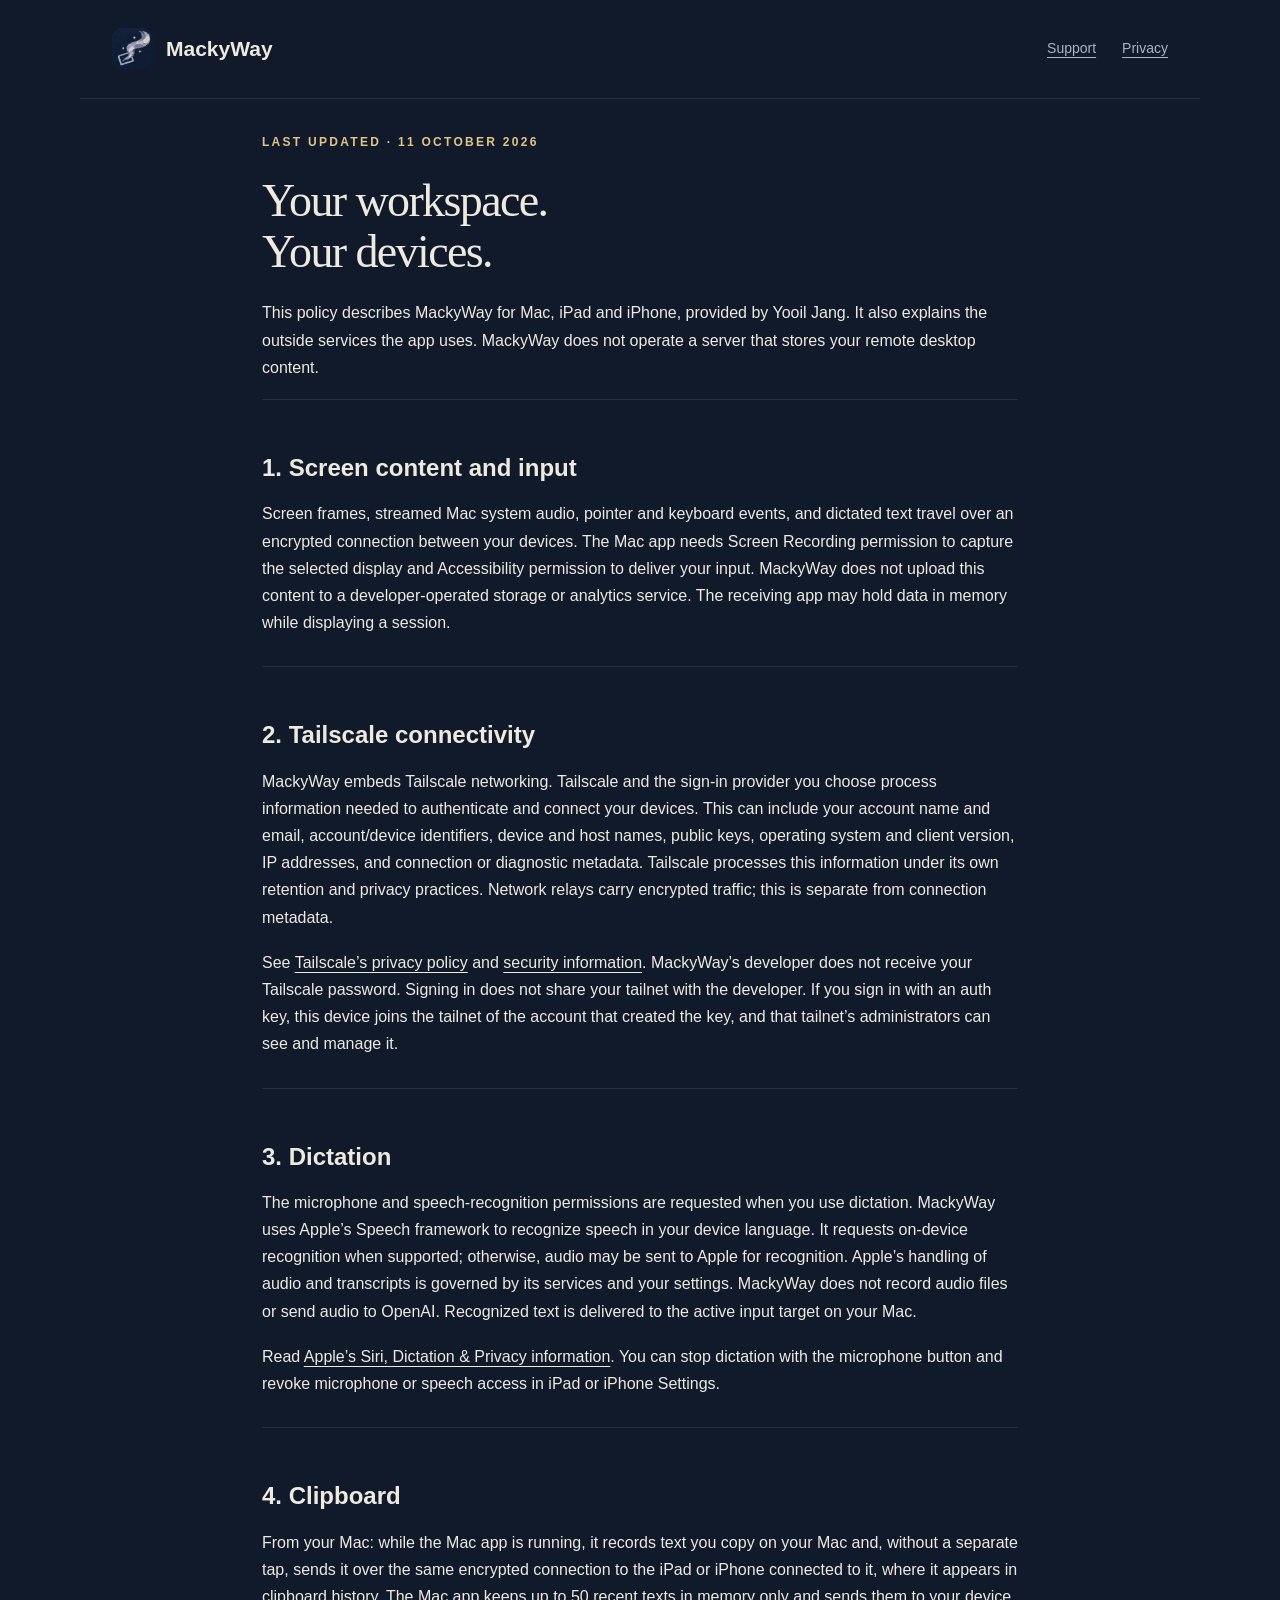
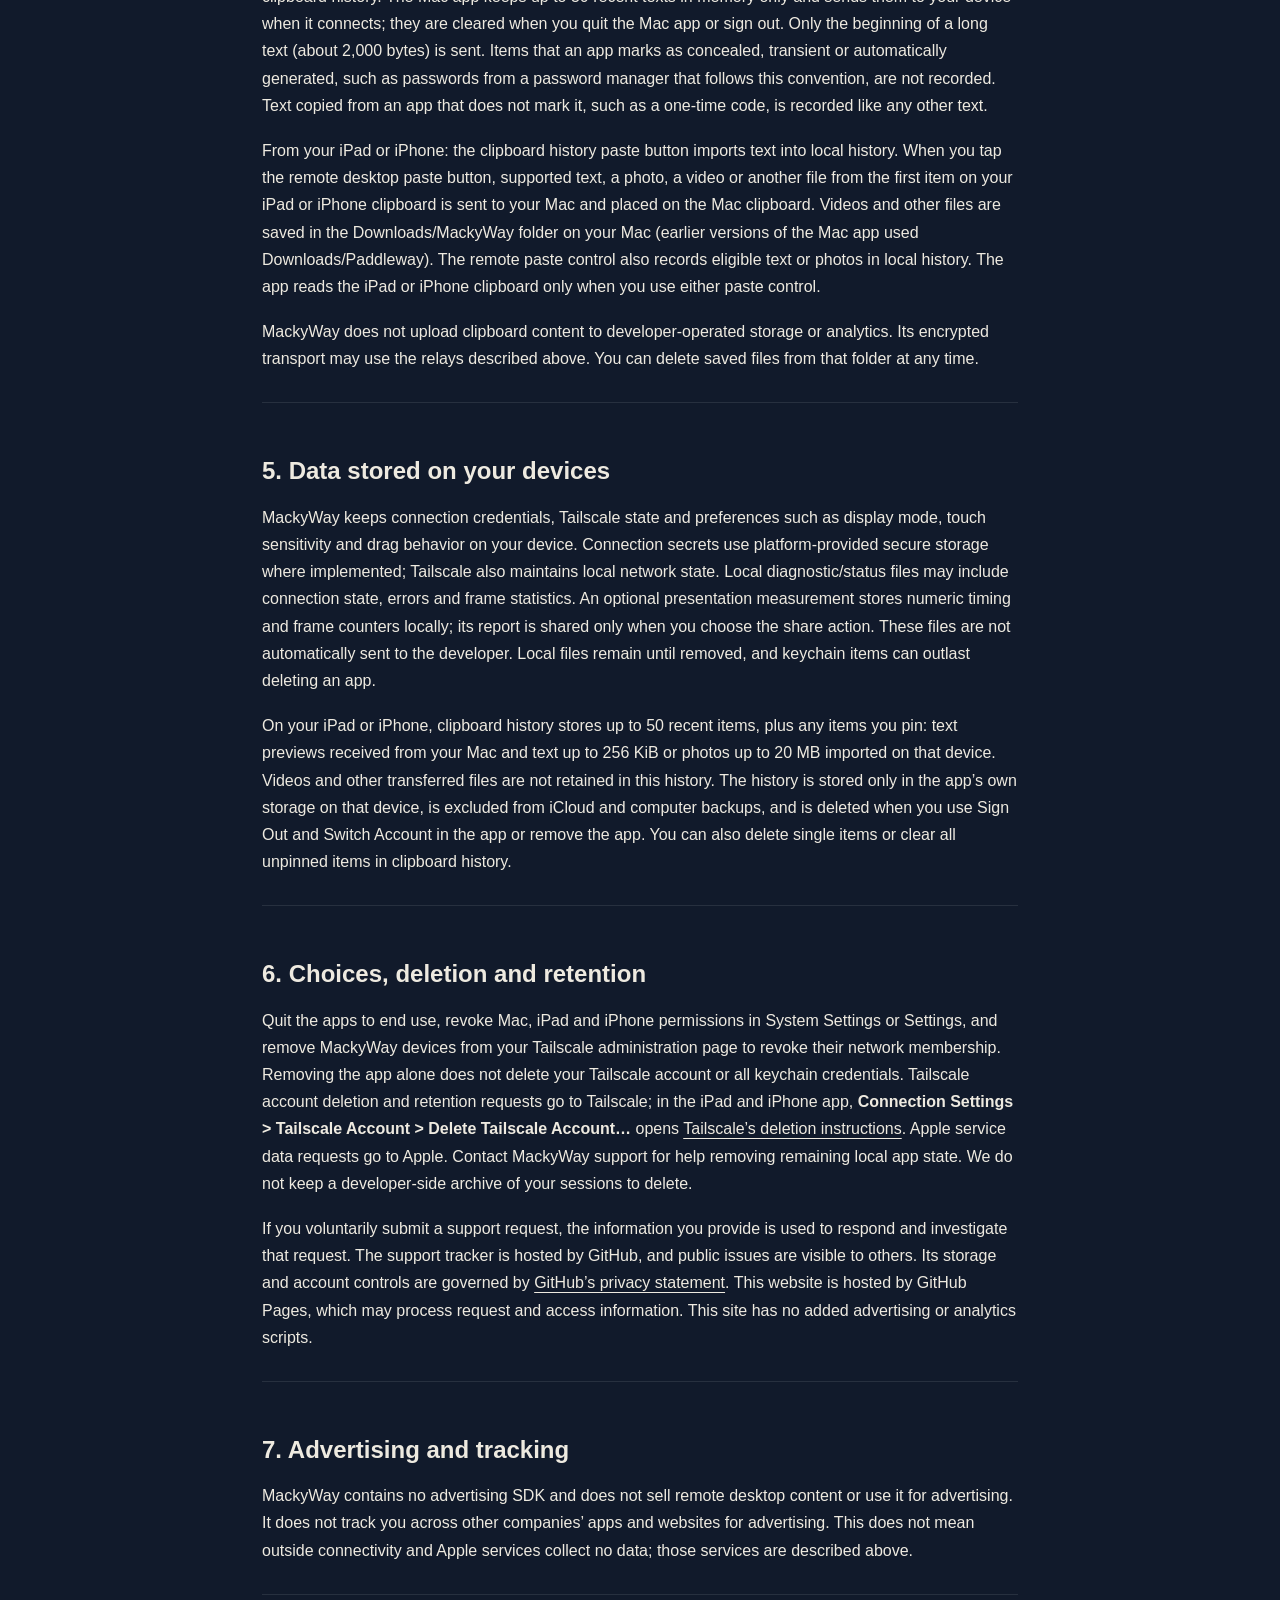
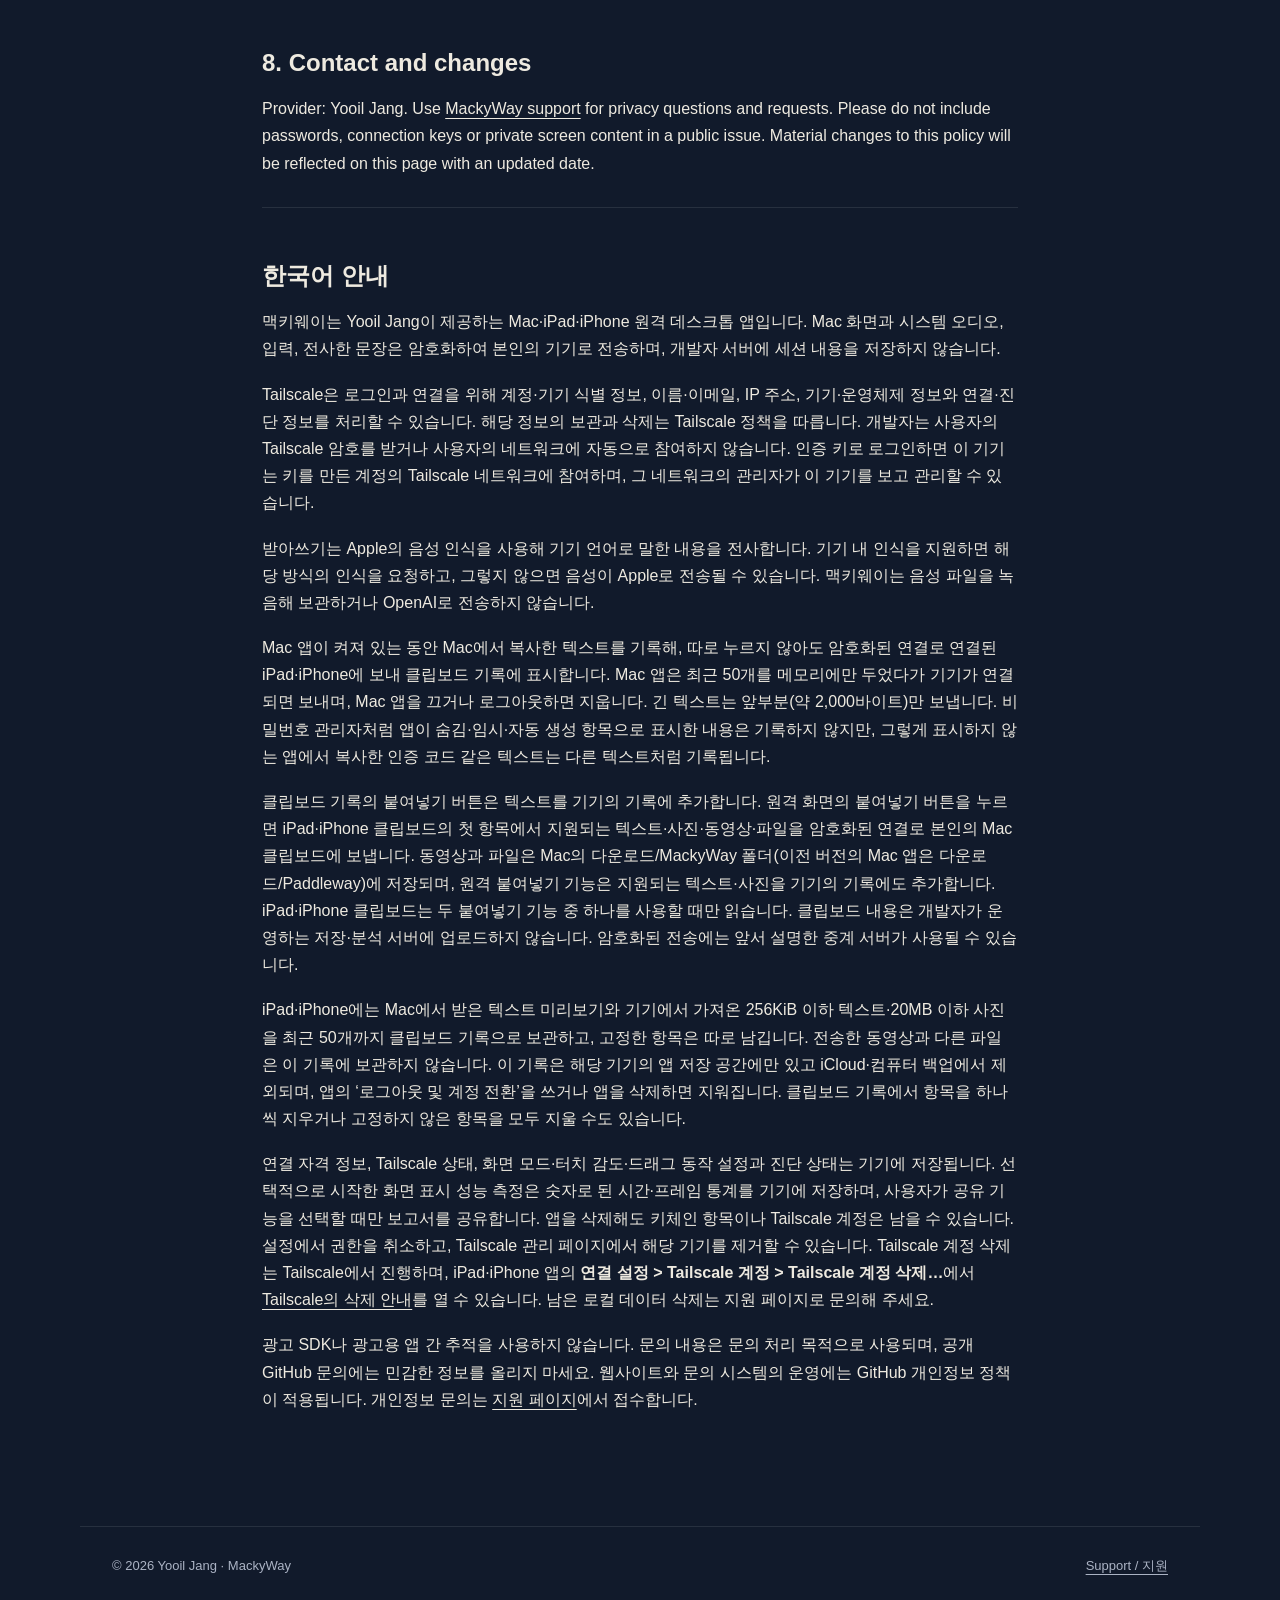
==== commit 558b6b67: "Publish setup, privacy and verified app presentation" ====
--- a/privacy.html
+++ b/privacy.html
@@ -1,12 +1,11 @@
-<!doctype html><html lang="en"><head><meta charset="utf-8"><meta name="viewport" content="width=device-width,initial-scale=1"><title>Paddleway — Privacy policy</title><link rel="stylesheet" href="style.css"><link rel="icon" href="assets/icon.png"></head><body><a class="skip" href="#main">Skip to content</a><header><a class="brand" href="./"><img src="assets/icon.png" alt="">Paddleway</a><nav aria-label="Main"><a href="support.html">Support</a><a href="privacy.html" aria-current="page">Privacy</a></nav></header><main id="main" class="article"><span class="eyebrow">Last updated · 5 October 2026</span><h1>Your workspace.<br>Your devices.</h1><p>This policy describes Paddleway for Mac, iPad and iPhone, provided by Yooil Jang. It also explains the outside services the app uses. Paddleway does not operate a server that stores your remote desktop content.</p>
-<section><h2>1. Screen content and input</h2><p>Screen frames, streamed Mac system audio, pointer and keyboard events, and dictated text travel over an encrypted connection between your devices. The Mac app needs Screen Recording permission to capture the selected display and Accessibility permission to deliver your input. Paddleway does not upload this content to a developer-operated storage or analytics service. The receiving app may hold data in memory while displaying a session.</p></section>
-<section><h2>2. Tailscale connectivity</h2><p>Paddleway embeds Tailscale networking. Tailscale and the sign-in provider you choose process information needed to authenticate and connect your devices. This can include your account name and email, account/device identifiers, device and host names, public keys, operating system and client version, IP addresses, and connection or diagnostic metadata. Tailscale processes this information under its own retention and privacy practices. Network relays carry encrypted traffic; this is separate from connection metadata.</p><p>See <a href="https://tailscale.com/legal/privacy-policy">Tailscale’s privacy policy</a> and <a href="https://tailscale.com/security">security information</a>. Paddleway’s developer does not receive your Tailscale password. Signing in does not share your tailnet with the developer.</p></section>
-<section><h2>3. Dictation</h2><p>The microphone and speech-recognition permissions are requested when you use dictation. Paddleway uses Apple’s Speech framework and prefers on-device recognition when available. Otherwise, audio may be sent to Apple for recognition. Apple’s handling of audio and transcripts is governed by its services and your settings. Paddleway does not record audio files or send audio to OpenAI. Recognized text is delivered to the active input target on your Mac.</p><p>Read <a href="https://www.apple.com/legal/privacy/data/en/ask-siri-dictation/">Apple’s Siri, Dictation & Privacy information</a>. You can stop dictation with the microphone button and revoke microphone or speech access in iPad or iPhone Settings.</p></section>
-<section><h2>4. Music</h2><p>With your permission, the music panel accesses media-library information and the Apple Music system player, including titles, artists, artwork and playback state. Paddleway does not upload your library to its developer. Apple Music’s own account, purchase and privacy conditions apply. You can revoke media-library access in iPad or iPhone Settings.</p></section>
-<section><h2>5. Clipboard</h2><p>From your Mac: while the Mac app is running, it records text you copy on your Mac and, without a separate tap, sends it over the same encrypted connection to the iPad or iPhone connected to it, where it appears in the clipboard panel. The Mac app keeps up to 50 recent texts in memory only and sends them to your device when it connects; they are cleared when you quit the Mac app or sign out. Only the beginning of a long text (about 2,000 bytes) is sent. Items that an app marks as concealed or transient, such as passwords from a password manager that follows this convention, are not recorded. Text copied from an app that does not mark it, such as a one-time code, is recorded like any other text.</p><p>From your iPad or iPhone: the clipboard history paste button imports text into local history. When you tap the remote desktop paste button, the first supported item on your iPad or iPhone clipboard (text, a photo, a video or another file) is sent to your Mac and placed on the Mac clipboard. Videos and other files are saved in the Downloads/Paddleway folder on your Mac. The remote paste control also records eligible text or photos in local history. The app reads the iPad or iPhone clipboard only when you use either paste control.</p><p>Paddleway does not upload clipboard content to developer-operated storage or analytics. Its encrypted transport may use the relays described above. You can delete saved files from the Downloads/Paddleway folder at any time.</p></section>
-<section><h2>6. Data stored on your devices</h2><p>Paddleway keeps connection credentials, Tailscale state, the selected host and preferences such as frame rate, sensitivity and panel arrangement on your device. Connection secrets use platform-provided secure storage where implemented; Tailscale also maintains local network state. Local diagnostic/status files may include connection state, errors and frame statistics. An optional presentation measurement stores numeric timing and frame counters locally; its report is shared only when you choose the share action. These files are not automatically sent to the developer. Local files remain until removed, and keychain items can outlast deleting an app.</p><p>On your iPad or iPhone, the clipboard panel keeps a history of up to 50 recent items, plus any items you pin: text previews received from your Mac and text up to 256 KiB or photos up to 20 MB imported on that device. Videos and other transferred files are not retained in this history. The history is stored only in the app’s own storage on that device, is excluded from iCloud and computer backups, and is deleted when you use Sign Out and Switch Account in the app or remove the app. You can also delete single items or clear all unpinned items in the clipboard panel.</p></section>
-<section><h2>7. Choices, deletion and retention</h2><p>Quit the apps to end use, revoke Mac, iPad and iPhone permissions in System Settings or Settings, and remove Paddleway devices from your Tailscale administration page to revoke their network membership. Removing the app alone does not delete your Tailscale account or all keychain credentials. Tailscale account deletion and retention requests go to Tailscale; Apple service data requests go to Apple. Contact Paddleway support for help removing remaining local app state. We do not keep a developer-side archive of your sessions to delete.</p><p>If you voluntarily submit a support request, the information you provide is used to respond and investigate that request. The support tracker is hosted by GitHub, and public issues are visible to others. Its storage and account controls are governed by <a href="https://docs.github.com/en/site-policy/privacy-policies/github-general-privacy-statement">GitHub’s privacy statement</a>. This website is hosted by GitHub Pages, which may process request and access information. This site has no added advertising or analytics scripts.</p></section>
-<section><h2>8. Advertising and tracking</h2><p>Paddleway contains no advertising SDK and does not sell remote desktop content or use it for advertising. It does not track you across other companies’ apps and websites for advertising. This does not mean outside connectivity and Apple services collect no data; those services are described above.</p></section>
-<section><h2>9. Contact and changes</h2><p>Provider: Yooil Jang. Use <a href="support.html#contact">Paddleway support</a> for privacy questions and requests. Please do not include passwords, connection keys or private screen content in a public issue. Material changes to this policy will be reflected on this page with an updated date.</p></section>
-<section lang="ko"><h2>한국어 안내</h2><p>패들웨이는 Yooil Jang이 제공하는 Mac·iPad·iPhone 원격 데스크톱 앱입니다. Mac 화면과 시스템 오디오, 입력, 전사한 문장은 암호화하여 본인의 기기로 전송하며, 개발자 서버에 세션 내용을 저장하지 않습니다.</p><p>Tailscale은 로그인과 연결을 위해 계정·기기 식별 정보, 이름·이메일, IP 주소, 기기·운영체제 정보와 연결·진단 정보를 처리할 수 있습니다. 해당 정보의 보관과 삭제는 Tailscale 정책을 따릅니다. 개발자는 사용자의 Tailscale 암호를 받거나 사용자의 네트워크에 자동으로 참여하지 않습니다.</p><p>받아쓰기는 Apple의 음성 인식을 사용합니다. 가능하면 기기에서 처리하지만, 지원되지 않으면 음성이 Apple로 전송될 수 있습니다. 패들웨이는 음성 파일을 녹음해 보관하거나 OpenAI로 전송하지 않습니다. 음악 정보는 허용한 보관함과 Apple Music 시스템 플레이어에서 가져오며 개발자에게 업로드하지 않습니다.</p><p>Mac 앱이 켜져 있는 동안 Mac에서 복사한 텍스트를 기록해, 따로 누르지 않아도 암호화된 연결로 연결된 iPad·iPhone에 보내 클립보드 패널에 표시합니다. Mac 앱은 최근 50개를 메모리에만 두었다가 기기가 연결되면 보내며, Mac 앱을 끄거나 로그아웃하면 지웁니다. 긴 텍스트는 앞부분(약 2,000바이트)만 보냅니다. 비밀번호 관리자처럼 앱이 숨김·임시 항목으로 표시한 내용은 기록하지 않지만, 그렇게 표시하지 않는 앱에서 복사한 인증 코드 같은 텍스트는 다른 텍스트처럼 기록됩니다.</p><p>클립보드 기록의 붙여넣기 버튼은 텍스트를 기기의 기록에 추가합니다. 원격 화면의 붙여넣기 버튼을 누르면 iPad·iPhone 클립보드의 텍스트·사진·동영상·파일을 암호화된 연결로 본인의 Mac 클립보드에 보냅니다. 동영상과 파일은 Mac의 다운로드/Paddleway 폴더에 저장되며, 원격 붙여넣기 기능은 지원되는 텍스트·사진을 기기의 기록에도 추가합니다. iPad·iPhone 클립보드는 두 붙여넣기 기능 중 하나를 사용할 때만 읽습니다. 클립보드 내용은 개발자가 운영하는 저장·분석 서버에 업로드하지 않습니다. 암호화된 전송에는 앞서 설명한 중계 서버가 사용될 수 있습니다.</p><p>iPad·iPhone의 클립보드 패널은 Mac에서 받은 텍스트 미리보기와 기기에서 가져온 256KiB 이하 텍스트·20MB 이하 사진을 최근 50개까지, 고정한 항목은 따로 기록으로 보관합니다. 전송한 동영상과 다른 파일은 이 기록에 보관하지 않습니다. 이 기록은 해당 기기의 앱 저장 공간에만 있고 iCloud·컴퓨터 백업에서 제외되며, 앱의 ‘로그아웃 및 계정 전환’을 쓰거나 앱을 삭제하면 지워집니다. 클립보드 패널에서 항목을 하나씩 지우거나 고정하지 않은 항목을 모두 지울 수도 있습니다.</p><p>연결 자격 정보, Tailscale 상태, 선택한 Mac과 조작 설정, 진단 상태는 기기에 저장됩니다. 선택적으로 시작한 화면 표시 성능 측정은 숫자로 된 시간·프레임 통계를 기기에 저장하며, 사용자가 공유 기능을 선택할 때만 보고서를 공유합니다. 앱을 삭제해도 키체인 항목이나 Tailscale 계정은 남을 수 있습니다. 설정에서 권한을 취소하고, Tailscale 관리 페이지에서 해당 기기를 제거할 수 있습니다. 남은 로컬 데이터 삭제는 지원 페이지로 문의해 주세요.</p><p>광고 SDK나 광고용 앱 간 추적을 사용하지 않습니다. 문의 내용은 문의 처리 목적으로 사용되며, 공개 GitHub 문의에는 민감한 정보를 올리지 마세요. 웹사이트와 문의 시스템의 운영에는 GitHub 개인정보 정책이 적용됩니다. 개인정보 문의는 <a href="support.html#contact">지원 페이지</a>에서 접수합니다.</p></section>
-</main><footer><span>© 2026 Yooil Jang · Paddleway</span><a href="support.html">Support / 지원</a></footer></body></html>
+<!doctype html><html lang="en"><head><meta charset="utf-8"><meta name="viewport" content="width=device-width,initial-scale=1"><title>MackyWay — Privacy policy</title><link rel="stylesheet" href="style.css"><link rel="icon" href="assets/icon.png"></head><body><a class="skip" href="#main">Skip to content</a><header><a class="brand" href="./"><img src="assets/icon.png" alt="">MackyWay</a><nav aria-label="Main"><a href="support.html">Support</a><a href="privacy.html" aria-current="page">Privacy</a></nav></header><main id="main" class="article"><span class="eyebrow">Last updated · 11 October 2026</span><h1>Your workspace.<br>Your devices.</h1><p>This policy describes MackyWay for Mac, iPad and iPhone, provided by Yooil Jang. It also explains the outside services the app uses. MackyWay does not operate a server that stores your remote desktop content.</p>
+<section><h2>1. Screen content and input</h2><p>Screen frames, streamed Mac system audio, pointer and keyboard events, and dictated text travel over an encrypted connection between your devices. The Mac app needs Screen Recording permission to capture the selected display and Accessibility permission to deliver your input. MackyWay does not upload this content to a developer-operated storage or analytics service. The receiving app may hold data in memory while displaying a session.</p></section>
+<section><h2>2. Tailscale connectivity</h2><p>MackyWay embeds Tailscale networking. Tailscale and the sign-in provider you choose process information needed to authenticate and connect your devices. This can include your account name and email, account/device identifiers, device and host names, public keys, operating system and client version, IP addresses, and connection or diagnostic metadata. Tailscale processes this information under its own retention and privacy practices. Network relays carry encrypted traffic; this is separate from connection metadata.</p><p>See <a href="https://tailscale.com/legal/privacy-policy">Tailscale’s privacy policy</a> and <a href="https://tailscale.com/security">security information</a>. MackyWay’s developer does not receive your Tailscale password. Signing in does not share your tailnet with the developer. If you sign in with an auth key, this device joins the tailnet of the account that created the key, and that tailnet’s administrators can see and manage it.</p></section>
+<section><h2>3. Dictation</h2><p>The microphone and speech-recognition permissions are requested when you use dictation. MackyWay uses Apple’s Speech framework to recognize speech in your device language. It requests on-device recognition when supported; otherwise, audio may be sent to Apple for recognition. Apple’s handling of audio and transcripts is governed by its services and your settings. MackyWay does not record audio files or send audio to OpenAI. Recognized text is delivered to the active input target on your Mac.</p><p>Read <a href="https://www.apple.com/legal/privacy/data/en/ask-siri-dictation/">Apple’s Siri, Dictation & Privacy information</a>. You can stop dictation with the microphone button and revoke microphone or speech access in iPad or iPhone Settings.</p></section>
+<section><h2>4. Clipboard</h2><p>From your Mac: while the Mac app is running, it records text you copy on your Mac and, without a separate tap, sends it over the same encrypted connection to the iPad or iPhone connected to it, where it appears in clipboard history. The Mac app keeps up to 50 recent texts in memory only and sends them to your device when it connects; they are cleared when you quit the Mac app or sign out. Only the beginning of a long text (about 2,000 bytes) is sent. Items that an app marks as concealed, transient or automatically generated, such as passwords from a password manager that follows this convention, are not recorded. Text copied from an app that does not mark it, such as a one-time code, is recorded like any other text.</p><p>From your iPad or iPhone: the clipboard history paste button imports text into local history. When you tap the remote desktop paste button, supported text, a photo, a video or another file from the first item on your iPad or iPhone clipboard is sent to your Mac and placed on the Mac clipboard. Videos and other files are saved in the Downloads/MackyWay folder on your Mac (earlier versions of the Mac app used Downloads/Paddleway). The remote paste control also records eligible text or photos in local history. The app reads the iPad or iPhone clipboard only when you use either paste control.</p><p>MackyWay does not upload clipboard content to developer-operated storage or analytics. Its encrypted transport may use the relays described above. You can delete saved files from that folder at any time.</p></section>
+<section><h2>5. Data stored on your devices</h2><p>MackyWay keeps connection credentials, Tailscale state and preferences such as display mode, touch sensitivity and drag behavior on your device. Connection secrets use platform-provided secure storage where implemented; Tailscale also maintains local network state. Local diagnostic/status files may include connection state, errors and frame statistics. An optional presentation measurement stores numeric timing and frame counters locally; its report is shared only when you choose the share action. These files are not automatically sent to the developer. Local files remain until removed, and keychain items can outlast deleting an app.</p><p>On your iPad or iPhone, clipboard history stores up to 50 recent items, plus any items you pin: text previews received from your Mac and text up to 256 KiB or photos up to 20 MB imported on that device. Videos and other transferred files are not retained in this history. The history is stored only in the app’s own storage on that device, is excluded from iCloud and computer backups, and is deleted when you use Sign Out and Switch Account in the app or remove the app. You can also delete single items or clear all unpinned items in clipboard history.</p></section>
+<section><h2>6. Choices, deletion and retention</h2><p>Quit the apps to end use, revoke Mac, iPad and iPhone permissions in System Settings or Settings, and remove MackyWay devices from your Tailscale administration page to revoke their network membership. Removing the app alone does not delete your Tailscale account or all keychain credentials. Tailscale account deletion and retention requests go to Tailscale; in the iPad and iPhone app, <strong>Connection Settings &gt; Tailscale Account &gt; Delete Tailscale Account…</strong> opens <a href="https://tailscale.com/kb/1237/delete-tailnet">Tailscale’s deletion instructions</a>. Apple service data requests go to Apple. Contact MackyWay support for help removing remaining local app state. We do not keep a developer-side archive of your sessions to delete.</p><p>If you voluntarily submit a support request, the information you provide is used to respond and investigate that request. The support tracker is hosted by GitHub, and public issues are visible to others. Its storage and account controls are governed by <a href="https://docs.github.com/en/site-policy/privacy-policies/github-general-privacy-statement">GitHub’s privacy statement</a>. This website is hosted by GitHub Pages, which may process request and access information. This site has no added advertising or analytics scripts.</p></section>
+<section><h2>7. Advertising and tracking</h2><p>MackyWay contains no advertising SDK and does not sell remote desktop content or use it for advertising. It does not track you across other companies’ apps and websites for advertising. This does not mean outside connectivity and Apple services collect no data; those services are described above.</p></section>
+<section><h2>8. Contact and changes</h2><p>Provider: Yooil Jang. Use <a href="support.html#contact">MackyWay support</a> for privacy questions and requests. Please do not include passwords, connection keys or private screen content in a public issue. Material changes to this policy will be reflected on this page with an updated date.</p></section>
+<section lang="ko"><h2>한국어 안내</h2><p>맥키웨이는 Yooil Jang이 제공하는 Mac·iPad·iPhone 원격 데스크톱 앱입니다. Mac 화면과 시스템 오디오, 입력, 전사한 문장은 암호화하여 본인의 기기로 전송하며, 개발자 서버에 세션 내용을 저장하지 않습니다.</p><p>Tailscale은 로그인과 연결을 위해 계정·기기 식별 정보, 이름·이메일, IP 주소, 기기·운영체제 정보와 연결·진단 정보를 처리할 수 있습니다. 해당 정보의 보관과 삭제는 Tailscale 정책을 따릅니다. 개발자는 사용자의 Tailscale 암호를 받거나 사용자의 네트워크에 자동으로 참여하지 않습니다. 인증 키로 로그인하면 이 기기는 키를 만든 계정의 Tailscale 네트워크에 참여하며, 그 네트워크의 관리자가 이 기기를 보고 관리할 수 있습니다.</p><p>받아쓰기는 Apple의 음성 인식을 사용해 기기 언어로 말한 내용을 전사합니다. 기기 내 인식을 지원하면 해당 방식의 인식을 요청하고, 그렇지 않으면 음성이 Apple로 전송될 수 있습니다. 맥키웨이는 음성 파일을 녹음해 보관하거나 OpenAI로 전송하지 않습니다.</p><p>Mac 앱이 켜져 있는 동안 Mac에서 복사한 텍스트를 기록해, 따로 누르지 않아도 암호화된 연결로 연결된 iPad·iPhone에 보내 클립보드 기록에 표시합니다. Mac 앱은 최근 50개를 메모리에만 두었다가 기기가 연결되면 보내며, Mac 앱을 끄거나 로그아웃하면 지웁니다. 긴 텍스트는 앞부분(약 2,000바이트)만 보냅니다. 비밀번호 관리자처럼 앱이 숨김·임시·자동 생성 항목으로 표시한 내용은 기록하지 않지만, 그렇게 표시하지 않는 앱에서 복사한 인증 코드 같은 텍스트는 다른 텍스트처럼 기록됩니다.</p><p>클립보드 기록의 붙여넣기 버튼은 텍스트를 기기의 기록에 추가합니다. 원격 화면의 붙여넣기 버튼을 누르면 iPad·iPhone 클립보드의 첫 항목에서 지원되는 텍스트·사진·동영상·파일을 암호화된 연결로 본인의 Mac 클립보드에 보냅니다. 동영상과 파일은 Mac의 다운로드/MackyWay 폴더(이전 버전의 Mac 앱은 다운로드/Paddleway)에 저장되며, 원격 붙여넣기 기능은 지원되는 텍스트·사진을 기기의 기록에도 추가합니다. iPad·iPhone 클립보드는 두 붙여넣기 기능 중 하나를 사용할 때만 읽습니다. 클립보드 내용은 개발자가 운영하는 저장·분석 서버에 업로드하지 않습니다. 암호화된 전송에는 앞서 설명한 중계 서버가 사용될 수 있습니다.</p><p>iPad·iPhone에는 Mac에서 받은 텍스트 미리보기와 기기에서 가져온 256KiB 이하 텍스트·20MB 이하 사진을 최근 50개까지 클립보드 기록으로 보관하고, 고정한 항목은 따로 남깁니다. 전송한 동영상과 다른 파일은 이 기록에 보관하지 않습니다. 이 기록은 해당 기기의 앱 저장 공간에만 있고 iCloud·컴퓨터 백업에서 제외되며, 앱의 ‘로그아웃 및 계정 전환’을 쓰거나 앱을 삭제하면 지워집니다. 클립보드 기록에서 항목을 하나씩 지우거나 고정하지 않은 항목을 모두 지울 수도 있습니다.</p><p>연결 자격 정보, Tailscale 상태, 화면 모드·터치 감도·드래그 동작 설정과 진단 상태는 기기에 저장됩니다. 선택적으로 시작한 화면 표시 성능 측정은 숫자로 된 시간·프레임 통계를 기기에 저장하며, 사용자가 공유 기능을 선택할 때만 보고서를 공유합니다. 앱을 삭제해도 키체인 항목이나 Tailscale 계정은 남을 수 있습니다. 설정에서 권한을 취소하고, Tailscale 관리 페이지에서 해당 기기를 제거할 수 있습니다. Tailscale 계정 삭제는 Tailscale에서 진행하며, iPad·iPhone 앱의 <strong>연결 설정 &gt; Tailscale 계정 &gt; Tailscale 계정 삭제…</strong>에서 <a href="https://tailscale.com/kb/1237/delete-tailnet">Tailscale의 삭제 안내</a>를 열 수 있습니다. 남은 로컬 데이터 삭제는 지원 페이지로 문의해 주세요.</p><p>광고 SDK나 광고용 앱 간 추적을 사용하지 않습니다. 문의 내용은 문의 처리 목적으로 사용되며, 공개 GitHub 문의에는 민감한 정보를 올리지 마세요. 웹사이트와 문의 시스템의 운영에는 GitHub 개인정보 정책이 적용됩니다. 개인정보 문의는 <a href="support.html#contact">지원 페이지</a>에서 접수합니다.</p></section>
+</main><footer><span>© 2026 Yooil Jang · MackyWay</span><a href="support.html">Support / 지원</a></footer></body></html>
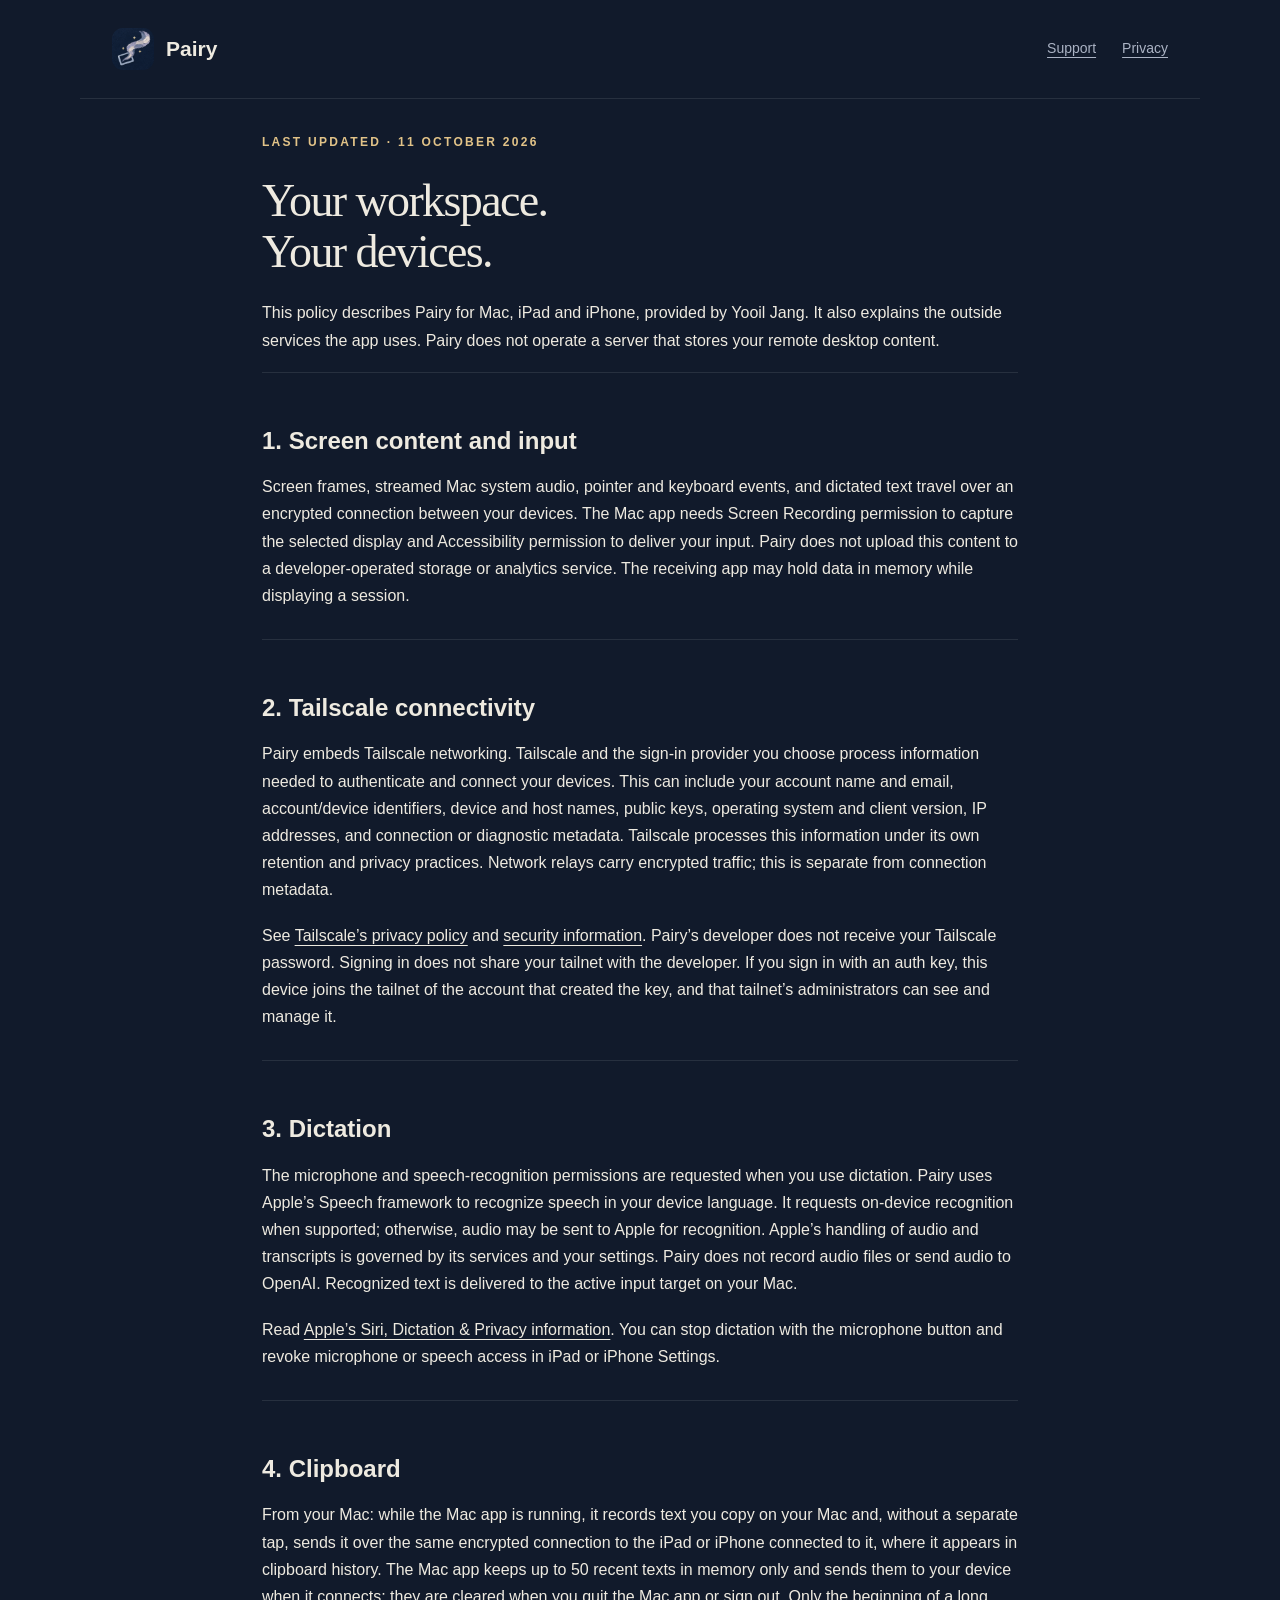
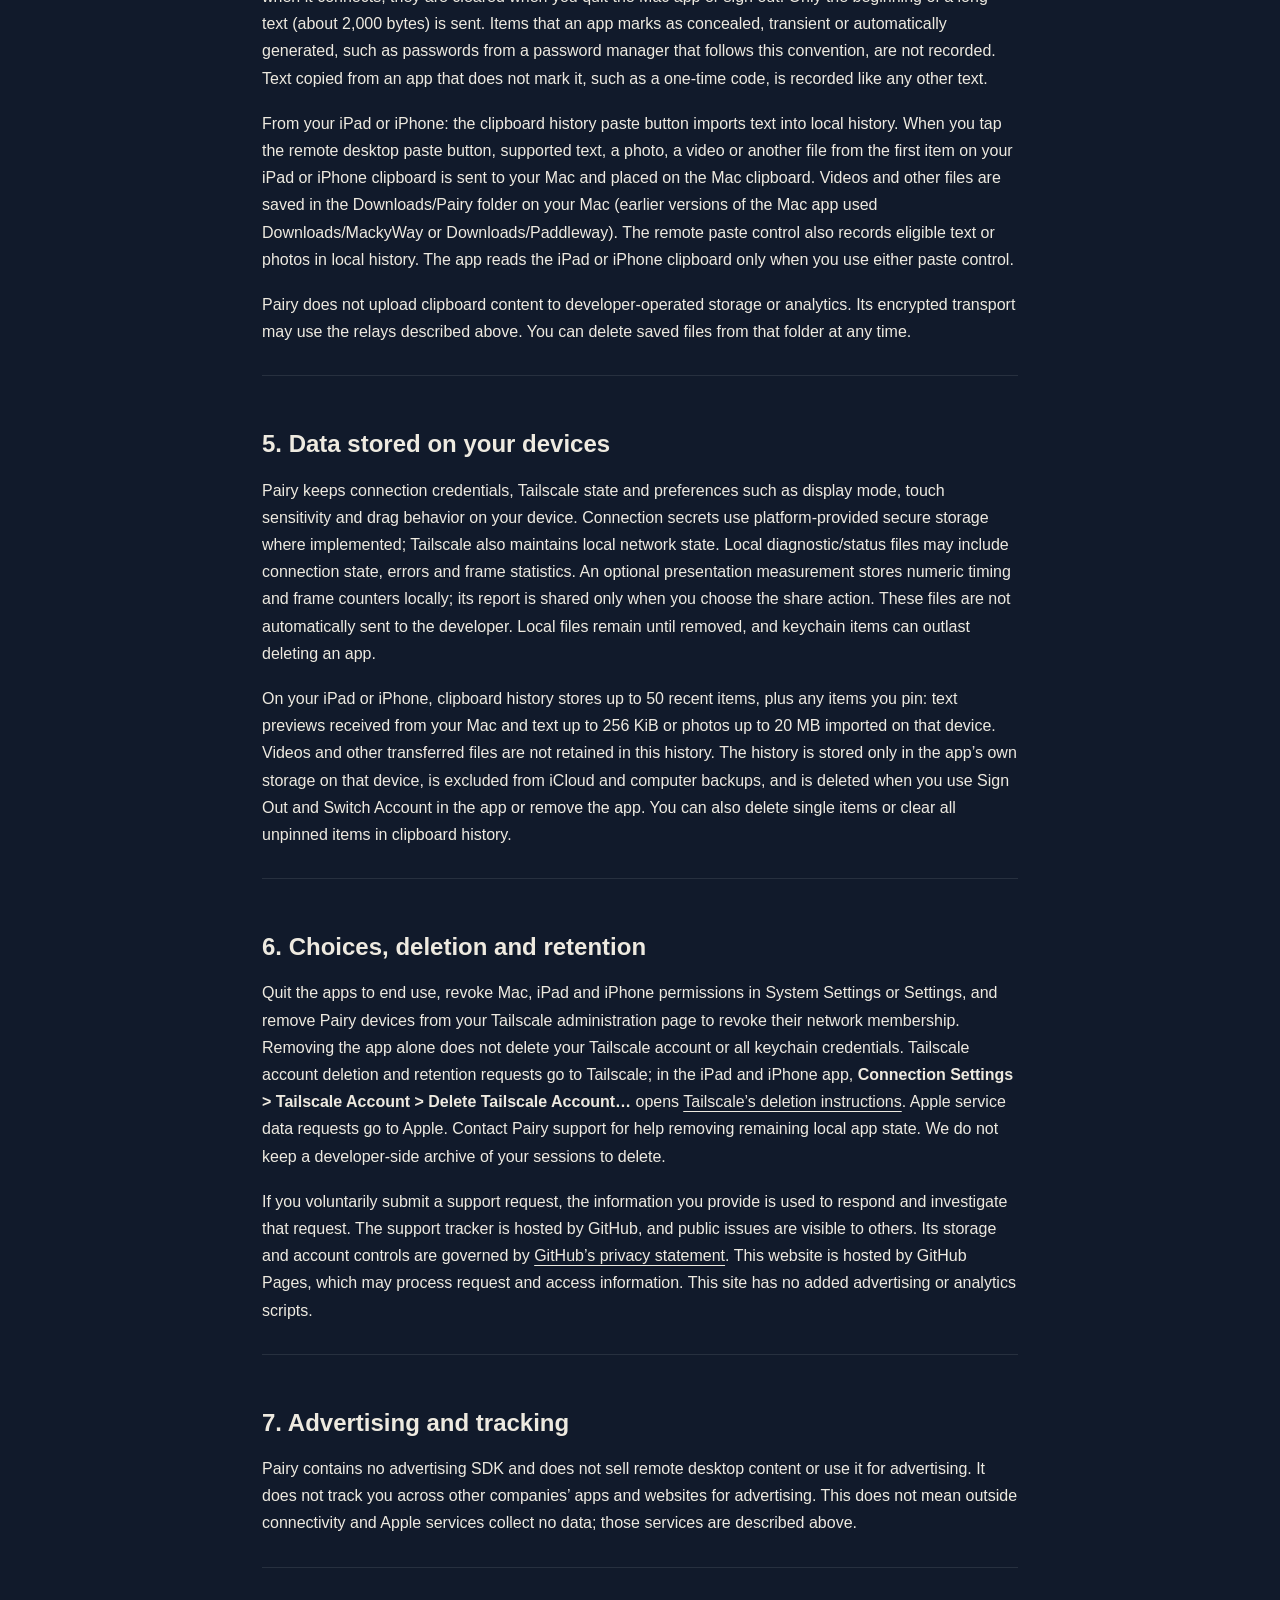
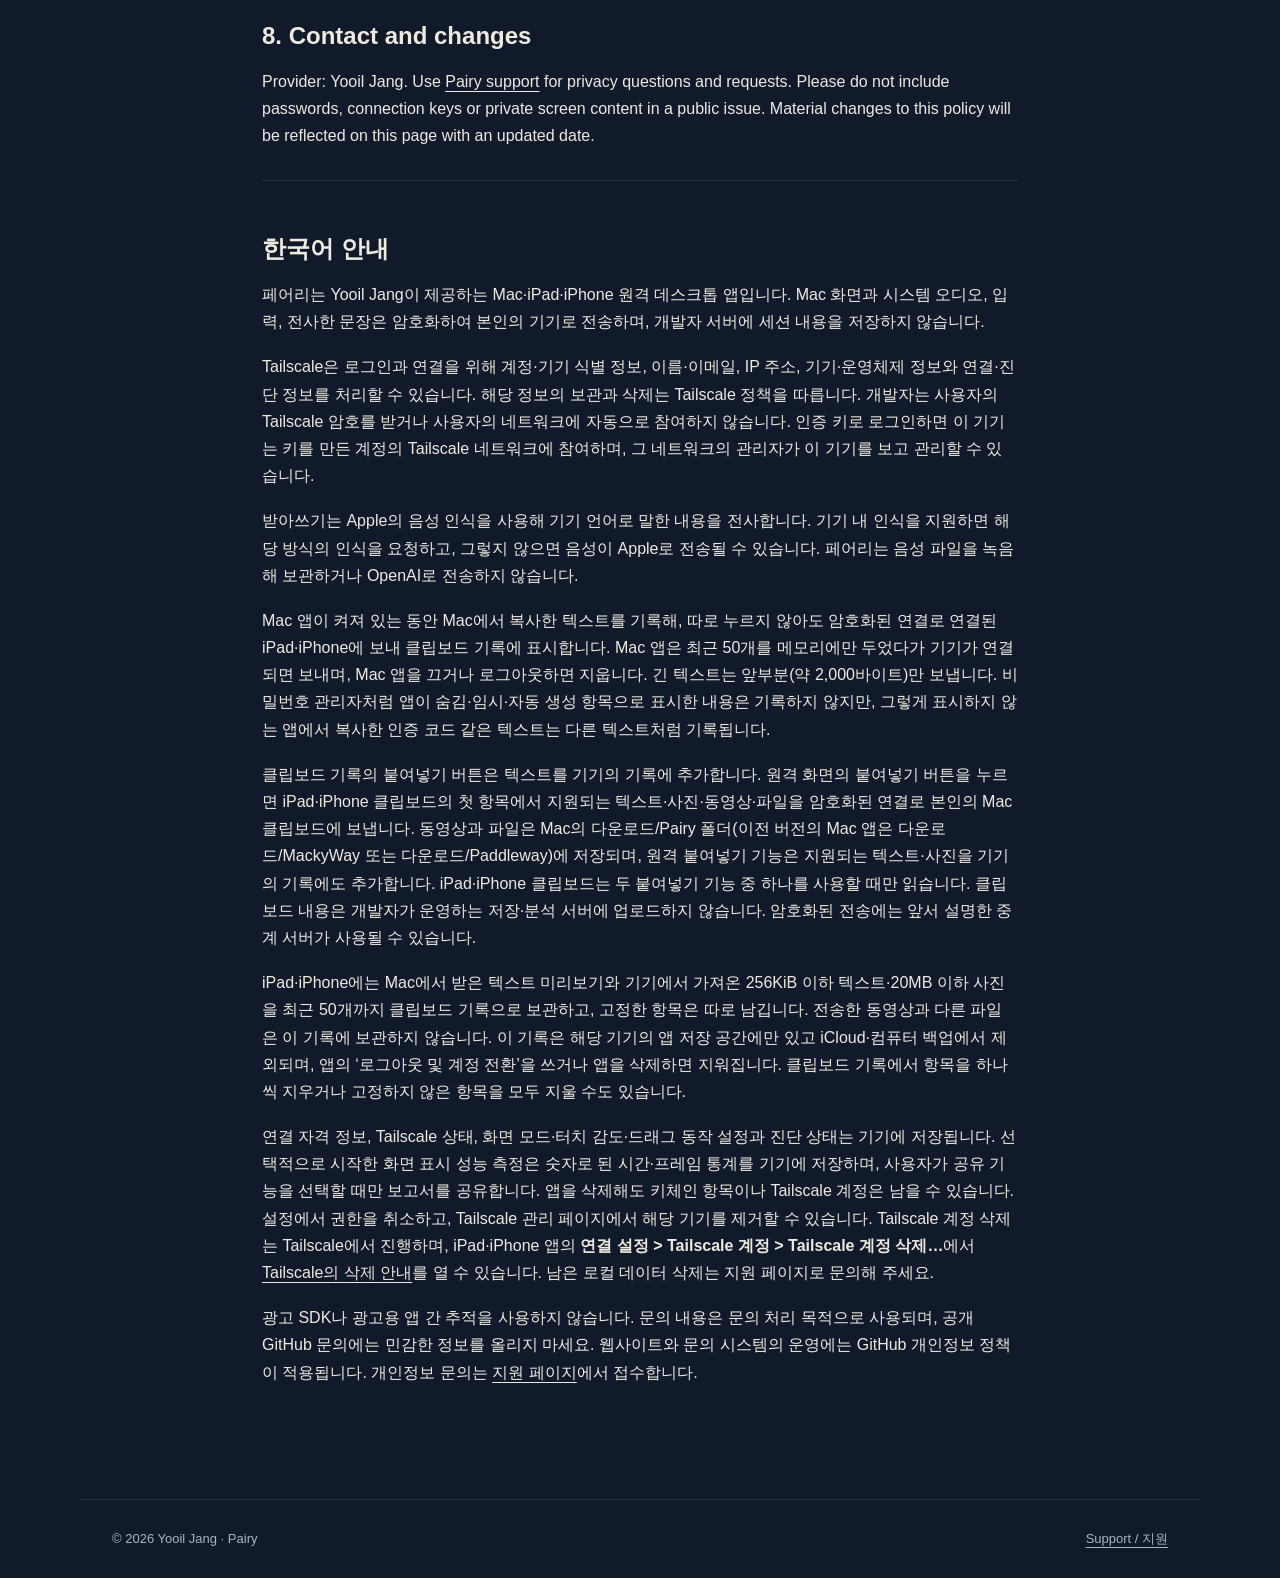
==== commit c878bf0a: "Publish setup, privacy and verified app presentation" ====
--- a/privacy.html
+++ b/privacy.html
@@ -1,11 +1,11 @@
-<!doctype html><html lang="en"><head><meta charset="utf-8"><meta name="viewport" content="width=device-width,initial-scale=1"><title>MackyWay — Privacy policy</title><link rel="stylesheet" href="style.css"><link rel="icon" href="assets/icon.png"></head><body><a class="skip" href="#main">Skip to content</a><header><a class="brand" href="./"><img src="assets/icon.png" alt="">MackyWay</a><nav aria-label="Main"><a href="support.html">Support</a><a href="privacy.html" aria-current="page">Privacy</a></nav></header><main id="main" class="article"><span class="eyebrow">Last updated · 11 October 2026</span><h1>Your workspace.<br>Your devices.</h1><p>This policy describes MackyWay for Mac, iPad and iPhone, provided by Yooil Jang. It also explains the outside services the app uses. MackyWay does not operate a server that stores your remote desktop content.</p>
-<section><h2>1. Screen content and input</h2><p>Screen frames, streamed Mac system audio, pointer and keyboard events, and dictated text travel over an encrypted connection between your devices. The Mac app needs Screen Recording permission to capture the selected display and Accessibility permission to deliver your input. MackyWay does not upload this content to a developer-operated storage or analytics service. The receiving app may hold data in memory while displaying a session.</p></section>
-<section><h2>2. Tailscale connectivity</h2><p>MackyWay embeds Tailscale networking. Tailscale and the sign-in provider you choose process information needed to authenticate and connect your devices. This can include your account name and email, account/device identifiers, device and host names, public keys, operating system and client version, IP addresses, and connection or diagnostic metadata. Tailscale processes this information under its own retention and privacy practices. Network relays carry encrypted traffic; this is separate from connection metadata.</p><p>See <a href="https://tailscale.com/legal/privacy-policy">Tailscale’s privacy policy</a> and <a href="https://tailscale.com/security">security information</a>. MackyWay’s developer does not receive your Tailscale password. Signing in does not share your tailnet with the developer. If you sign in with an auth key, this device joins the tailnet of the account that created the key, and that tailnet’s administrators can see and manage it.</p></section>
-<section><h2>3. Dictation</h2><p>The microphone and speech-recognition permissions are requested when you use dictation. MackyWay uses Apple’s Speech framework to recognize speech in your device language. It requests on-device recognition when supported; otherwise, audio may be sent to Apple for recognition. Apple’s handling of audio and transcripts is governed by its services and your settings. MackyWay does not record audio files or send audio to OpenAI. Recognized text is delivered to the active input target on your Mac.</p><p>Read <a href="https://www.apple.com/legal/privacy/data/en/ask-siri-dictation/">Apple’s Siri, Dictation & Privacy information</a>. You can stop dictation with the microphone button and revoke microphone or speech access in iPad or iPhone Settings.</p></section>
-<section><h2>4. Clipboard</h2><p>From your Mac: while the Mac app is running, it records text you copy on your Mac and, without a separate tap, sends it over the same encrypted connection to the iPad or iPhone connected to it, where it appears in clipboard history. The Mac app keeps up to 50 recent texts in memory only and sends them to your device when it connects; they are cleared when you quit the Mac app or sign out. Only the beginning of a long text (about 2,000 bytes) is sent. Items that an app marks as concealed, transient or automatically generated, such as passwords from a password manager that follows this convention, are not recorded. Text copied from an app that does not mark it, such as a one-time code, is recorded like any other text.</p><p>From your iPad or iPhone: the clipboard history paste button imports text into local history. When you tap the remote desktop paste button, supported text, a photo, a video or another file from the first item on your iPad or iPhone clipboard is sent to your Mac and placed on the Mac clipboard. Videos and other files are saved in the Downloads/MackyWay folder on your Mac (earlier versions of the Mac app used Downloads/Paddleway). The remote paste control also records eligible text or photos in local history. The app reads the iPad or iPhone clipboard only when you use either paste control.</p><p>MackyWay does not upload clipboard content to developer-operated storage or analytics. Its encrypted transport may use the relays described above. You can delete saved files from that folder at any time.</p></section>
-<section><h2>5. Data stored on your devices</h2><p>MackyWay keeps connection credentials, Tailscale state and preferences such as display mode, touch sensitivity and drag behavior on your device. Connection secrets use platform-provided secure storage where implemented; Tailscale also maintains local network state. Local diagnostic/status files may include connection state, errors and frame statistics. An optional presentation measurement stores numeric timing and frame counters locally; its report is shared only when you choose the share action. These files are not automatically sent to the developer. Local files remain until removed, and keychain items can outlast deleting an app.</p><p>On your iPad or iPhone, clipboard history stores up to 50 recent items, plus any items you pin: text previews received from your Mac and text up to 256 KiB or photos up to 20 MB imported on that device. Videos and other transferred files are not retained in this history. The history is stored only in the app’s own storage on that device, is excluded from iCloud and computer backups, and is deleted when you use Sign Out and Switch Account in the app or remove the app. You can also delete single items or clear all unpinned items in clipboard history.</p></section>
-<section><h2>6. Choices, deletion and retention</h2><p>Quit the apps to end use, revoke Mac, iPad and iPhone permissions in System Settings or Settings, and remove MackyWay devices from your Tailscale administration page to revoke their network membership. Removing the app alone does not delete your Tailscale account or all keychain credentials. Tailscale account deletion and retention requests go to Tailscale; in the iPad and iPhone app, <strong>Connection Settings &gt; Tailscale Account &gt; Delete Tailscale Account…</strong> opens <a href="https://tailscale.com/kb/1237/delete-tailnet">Tailscale’s deletion instructions</a>. Apple service data requests go to Apple. Contact MackyWay support for help removing remaining local app state. We do not keep a developer-side archive of your sessions to delete.</p><p>If you voluntarily submit a support request, the information you provide is used to respond and investigate that request. The support tracker is hosted by GitHub, and public issues are visible to others. Its storage and account controls are governed by <a href="https://docs.github.com/en/site-policy/privacy-policies/github-general-privacy-statement">GitHub’s privacy statement</a>. This website is hosted by GitHub Pages, which may process request and access information. This site has no added advertising or analytics scripts.</p></section>
-<section><h2>7. Advertising and tracking</h2><p>MackyWay contains no advertising SDK and does not sell remote desktop content or use it for advertising. It does not track you across other companies’ apps and websites for advertising. This does not mean outside connectivity and Apple services collect no data; those services are described above.</p></section>
-<section><h2>8. Contact and changes</h2><p>Provider: Yooil Jang. Use <a href="support.html#contact">MackyWay support</a> for privacy questions and requests. Please do not include passwords, connection keys or private screen content in a public issue. Material changes to this policy will be reflected on this page with an updated date.</p></section>
-<section lang="ko"><h2>한국어 안내</h2><p>맥키웨이는 Yooil Jang이 제공하는 Mac·iPad·iPhone 원격 데스크톱 앱입니다. Mac 화면과 시스템 오디오, 입력, 전사한 문장은 암호화하여 본인의 기기로 전송하며, 개발자 서버에 세션 내용을 저장하지 않습니다.</p><p>Tailscale은 로그인과 연결을 위해 계정·기기 식별 정보, 이름·이메일, IP 주소, 기기·운영체제 정보와 연결·진단 정보를 처리할 수 있습니다. 해당 정보의 보관과 삭제는 Tailscale 정책을 따릅니다. 개발자는 사용자의 Tailscale 암호를 받거나 사용자의 네트워크에 자동으로 참여하지 않습니다. 인증 키로 로그인하면 이 기기는 키를 만든 계정의 Tailscale 네트워크에 참여하며, 그 네트워크의 관리자가 이 기기를 보고 관리할 수 있습니다.</p><p>받아쓰기는 Apple의 음성 인식을 사용해 기기 언어로 말한 내용을 전사합니다. 기기 내 인식을 지원하면 해당 방식의 인식을 요청하고, 그렇지 않으면 음성이 Apple로 전송될 수 있습니다. 맥키웨이는 음성 파일을 녹음해 보관하거나 OpenAI로 전송하지 않습니다.</p><p>Mac 앱이 켜져 있는 동안 Mac에서 복사한 텍스트를 기록해, 따로 누르지 않아도 암호화된 연결로 연결된 iPad·iPhone에 보내 클립보드 기록에 표시합니다. Mac 앱은 최근 50개를 메모리에만 두었다가 기기가 연결되면 보내며, Mac 앱을 끄거나 로그아웃하면 지웁니다. 긴 텍스트는 앞부분(약 2,000바이트)만 보냅니다. 비밀번호 관리자처럼 앱이 숨김·임시·자동 생성 항목으로 표시한 내용은 기록하지 않지만, 그렇게 표시하지 않는 앱에서 복사한 인증 코드 같은 텍스트는 다른 텍스트처럼 기록됩니다.</p><p>클립보드 기록의 붙여넣기 버튼은 텍스트를 기기의 기록에 추가합니다. 원격 화면의 붙여넣기 버튼을 누르면 iPad·iPhone 클립보드의 첫 항목에서 지원되는 텍스트·사진·동영상·파일을 암호화된 연결로 본인의 Mac 클립보드에 보냅니다. 동영상과 파일은 Mac의 다운로드/MackyWay 폴더(이전 버전의 Mac 앱은 다운로드/Paddleway)에 저장되며, 원격 붙여넣기 기능은 지원되는 텍스트·사진을 기기의 기록에도 추가합니다. iPad·iPhone 클립보드는 두 붙여넣기 기능 중 하나를 사용할 때만 읽습니다. 클립보드 내용은 개발자가 운영하는 저장·분석 서버에 업로드하지 않습니다. 암호화된 전송에는 앞서 설명한 중계 서버가 사용될 수 있습니다.</p><p>iPad·iPhone에는 Mac에서 받은 텍스트 미리보기와 기기에서 가져온 256KiB 이하 텍스트·20MB 이하 사진을 최근 50개까지 클립보드 기록으로 보관하고, 고정한 항목은 따로 남깁니다. 전송한 동영상과 다른 파일은 이 기록에 보관하지 않습니다. 이 기록은 해당 기기의 앱 저장 공간에만 있고 iCloud·컴퓨터 백업에서 제외되며, 앱의 ‘로그아웃 및 계정 전환’을 쓰거나 앱을 삭제하면 지워집니다. 클립보드 기록에서 항목을 하나씩 지우거나 고정하지 않은 항목을 모두 지울 수도 있습니다.</p><p>연결 자격 정보, Tailscale 상태, 화면 모드·터치 감도·드래그 동작 설정과 진단 상태는 기기에 저장됩니다. 선택적으로 시작한 화면 표시 성능 측정은 숫자로 된 시간·프레임 통계를 기기에 저장하며, 사용자가 공유 기능을 선택할 때만 보고서를 공유합니다. 앱을 삭제해도 키체인 항목이나 Tailscale 계정은 남을 수 있습니다. 설정에서 권한을 취소하고, Tailscale 관리 페이지에서 해당 기기를 제거할 수 있습니다. Tailscale 계정 삭제는 Tailscale에서 진행하며, iPad·iPhone 앱의 <strong>연결 설정 &gt; Tailscale 계정 &gt; Tailscale 계정 삭제…</strong>에서 <a href="https://tailscale.com/kb/1237/delete-tailnet">Tailscale의 삭제 안내</a>를 열 수 있습니다. 남은 로컬 데이터 삭제는 지원 페이지로 문의해 주세요.</p><p>광고 SDK나 광고용 앱 간 추적을 사용하지 않습니다. 문의 내용은 문의 처리 목적으로 사용되며, 공개 GitHub 문의에는 민감한 정보를 올리지 마세요. 웹사이트와 문의 시스템의 운영에는 GitHub 개인정보 정책이 적용됩니다. 개인정보 문의는 <a href="support.html#contact">지원 페이지</a>에서 접수합니다.</p></section>
-</main><footer><span>© 2026 Yooil Jang · MackyWay</span><a href="support.html">Support / 지원</a></footer></body></html>
+<!doctype html><html lang="en"><head><meta charset="utf-8"><meta name="viewport" content="width=device-width,initial-scale=1"><title>Pairy — Privacy policy</title><link rel="stylesheet" href="style.css"><link rel="icon" href="assets/icon.png"></head><body><a class="skip" href="#main">Skip to content</a><header><a class="brand" href="./"><img src="assets/icon.png" alt="">Pairy</a><nav aria-label="Main"><a href="support.html">Support</a><a href="privacy.html" aria-current="page">Privacy</a></nav></header><main id="main" class="article"><span class="eyebrow">Last updated · 11 October 2026</span><h1>Your workspace.<br>Your devices.</h1><p>This policy describes Pairy for Mac, iPad and iPhone, provided by Yooil Jang. It also explains the outside services the app uses. Pairy does not operate a server that stores your remote desktop content.</p>
+<section><h2>1. Screen content and input</h2><p>Screen frames, streamed Mac system audio, pointer and keyboard events, and dictated text travel over an encrypted connection between your devices. The Mac app needs Screen Recording permission to capture the selected display and Accessibility permission to deliver your input. Pairy does not upload this content to a developer-operated storage or analytics service. The receiving app may hold data in memory while displaying a session.</p></section>
+<section><h2>2. Tailscale connectivity</h2><p>Pairy embeds Tailscale networking. Tailscale and the sign-in provider you choose process information needed to authenticate and connect your devices. This can include your account name and email, account/device identifiers, device and host names, public keys, operating system and client version, IP addresses, and connection or diagnostic metadata. Tailscale processes this information under its own retention and privacy practices. Network relays carry encrypted traffic; this is separate from connection metadata.</p><p>See <a href="https://tailscale.com/legal/privacy-policy">Tailscale’s privacy policy</a> and <a href="https://tailscale.com/security">security information</a>. Pairy’s developer does not receive your Tailscale password. Signing in does not share your tailnet with the developer. If you sign in with an auth key, this device joins the tailnet of the account that created the key, and that tailnet’s administrators can see and manage it.</p></section>
+<section><h2>3. Dictation</h2><p>The microphone and speech-recognition permissions are requested when you use dictation. Pairy uses Apple’s Speech framework to recognize speech in your device language. It requests on-device recognition when supported; otherwise, audio may be sent to Apple for recognition. Apple’s handling of audio and transcripts is governed by its services and your settings. Pairy does not record audio files or send audio to OpenAI. Recognized text is delivered to the active input target on your Mac.</p><p>Read <a href="https://www.apple.com/legal/privacy/data/en/ask-siri-dictation/">Apple’s Siri, Dictation & Privacy information</a>. You can stop dictation with the microphone button and revoke microphone or speech access in iPad or iPhone Settings.</p></section>
+<section><h2>4. Clipboard</h2><p>From your Mac: while the Mac app is running, it records text you copy on your Mac and, without a separate tap, sends it over the same encrypted connection to the iPad or iPhone connected to it, where it appears in clipboard history. The Mac app keeps up to 50 recent texts in memory only and sends them to your device when it connects; they are cleared when you quit the Mac app or sign out. Only the beginning of a long text (about 2,000 bytes) is sent. Items that an app marks as concealed, transient or automatically generated, such as passwords from a password manager that follows this convention, are not recorded. Text copied from an app that does not mark it, such as a one-time code, is recorded like any other text.</p><p>From your iPad or iPhone: the clipboard history paste button imports text into local history. When you tap the remote desktop paste button, supported text, a photo, a video or another file from the first item on your iPad or iPhone clipboard is sent to your Mac and placed on the Mac clipboard. Videos and other files are saved in the Downloads/Pairy folder on your Mac (earlier versions of the Mac app used Downloads/MackyWay or Downloads/Paddleway). The remote paste control also records eligible text or photos in local history. The app reads the iPad or iPhone clipboard only when you use either paste control.</p><p>Pairy does not upload clipboard content to developer-operated storage or analytics. Its encrypted transport may use the relays described above. You can delete saved files from that folder at any time.</p></section>
+<section><h2>5. Data stored on your devices</h2><p>Pairy keeps connection credentials, Tailscale state and preferences such as display mode, touch sensitivity and drag behavior on your device. Connection secrets use platform-provided secure storage where implemented; Tailscale also maintains local network state. Local diagnostic/status files may include connection state, errors and frame statistics. An optional presentation measurement stores numeric timing and frame counters locally; its report is shared only when you choose the share action. These files are not automatically sent to the developer. Local files remain until removed, and keychain items can outlast deleting an app.</p><p>On your iPad or iPhone, clipboard history stores up to 50 recent items, plus any items you pin: text previews received from your Mac and text up to 256 KiB or photos up to 20 MB imported on that device. Videos and other transferred files are not retained in this history. The history is stored only in the app’s own storage on that device, is excluded from iCloud and computer backups, and is deleted when you use Sign Out and Switch Account in the app or remove the app. You can also delete single items or clear all unpinned items in clipboard history.</p></section>
+<section><h2>6. Choices, deletion and retention</h2><p>Quit the apps to end use, revoke Mac, iPad and iPhone permissions in System Settings or Settings, and remove Pairy devices from your Tailscale administration page to revoke their network membership. Removing the app alone does not delete your Tailscale account or all keychain credentials. Tailscale account deletion and retention requests go to Tailscale; in the iPad and iPhone app, <strong>Connection Settings &gt; Tailscale Account &gt; Delete Tailscale Account…</strong> opens <a href="https://tailscale.com/kb/1237/delete-tailnet">Tailscale’s deletion instructions</a>. Apple service data requests go to Apple. Contact Pairy support for help removing remaining local app state. We do not keep a developer-side archive of your sessions to delete.</p><p>If you voluntarily submit a support request, the information you provide is used to respond and investigate that request. The support tracker is hosted by GitHub, and public issues are visible to others. Its storage and account controls are governed by <a href="https://docs.github.com/en/site-policy/privacy-policies/github-general-privacy-statement">GitHub’s privacy statement</a>. This website is hosted by GitHub Pages, which may process request and access information. This site has no added advertising or analytics scripts.</p></section>
+<section><h2>7. Advertising and tracking</h2><p>Pairy contains no advertising SDK and does not sell remote desktop content or use it for advertising. It does not track you across other companies’ apps and websites for advertising. This does not mean outside connectivity and Apple services collect no data; those services are described above.</p></section>
+<section><h2>8. Contact and changes</h2><p>Provider: Yooil Jang. Use <a href="support.html#contact">Pairy support</a> for privacy questions and requests. Please do not include passwords, connection keys or private screen content in a public issue. Material changes to this policy will be reflected on this page with an updated date.</p></section>
+<section lang="ko"><h2>한국어 안내</h2><p>페어리는 Yooil Jang이 제공하는 Mac·iPad·iPhone 원격 데스크톱 앱입니다. Mac 화면과 시스템 오디오, 입력, 전사한 문장은 암호화하여 본인의 기기로 전송하며, 개발자 서버에 세션 내용을 저장하지 않습니다.</p><p>Tailscale은 로그인과 연결을 위해 계정·기기 식별 정보, 이름·이메일, IP 주소, 기기·운영체제 정보와 연결·진단 정보를 처리할 수 있습니다. 해당 정보의 보관과 삭제는 Tailscale 정책을 따릅니다. 개발자는 사용자의 Tailscale 암호를 받거나 사용자의 네트워크에 자동으로 참여하지 않습니다. 인증 키로 로그인하면 이 기기는 키를 만든 계정의 Tailscale 네트워크에 참여하며, 그 네트워크의 관리자가 이 기기를 보고 관리할 수 있습니다.</p><p>받아쓰기는 Apple의 음성 인식을 사용해 기기 언어로 말한 내용을 전사합니다. 기기 내 인식을 지원하면 해당 방식의 인식을 요청하고, 그렇지 않으면 음성이 Apple로 전송될 수 있습니다. 페어리는 음성 파일을 녹음해 보관하거나 OpenAI로 전송하지 않습니다.</p><p>Mac 앱이 켜져 있는 동안 Mac에서 복사한 텍스트를 기록해, 따로 누르지 않아도 암호화된 연결로 연결된 iPad·iPhone에 보내 클립보드 기록에 표시합니다. Mac 앱은 최근 50개를 메모리에만 두었다가 기기가 연결되면 보내며, Mac 앱을 끄거나 로그아웃하면 지웁니다. 긴 텍스트는 앞부분(약 2,000바이트)만 보냅니다. 비밀번호 관리자처럼 앱이 숨김·임시·자동 생성 항목으로 표시한 내용은 기록하지 않지만, 그렇게 표시하지 않는 앱에서 복사한 인증 코드 같은 텍스트는 다른 텍스트처럼 기록됩니다.</p><p>클립보드 기록의 붙여넣기 버튼은 텍스트를 기기의 기록에 추가합니다. 원격 화면의 붙여넣기 버튼을 누르면 iPad·iPhone 클립보드의 첫 항목에서 지원되는 텍스트·사진·동영상·파일을 암호화된 연결로 본인의 Mac 클립보드에 보냅니다. 동영상과 파일은 Mac의 다운로드/Pairy 폴더(이전 버전의 Mac 앱은 다운로드/MackyWay 또는 다운로드/Paddleway)에 저장되며, 원격 붙여넣기 기능은 지원되는 텍스트·사진을 기기의 기록에도 추가합니다. iPad·iPhone 클립보드는 두 붙여넣기 기능 중 하나를 사용할 때만 읽습니다. 클립보드 내용은 개발자가 운영하는 저장·분석 서버에 업로드하지 않습니다. 암호화된 전송에는 앞서 설명한 중계 서버가 사용될 수 있습니다.</p><p>iPad·iPhone에는 Mac에서 받은 텍스트 미리보기와 기기에서 가져온 256KiB 이하 텍스트·20MB 이하 사진을 최근 50개까지 클립보드 기록으로 보관하고, 고정한 항목은 따로 남깁니다. 전송한 동영상과 다른 파일은 이 기록에 보관하지 않습니다. 이 기록은 해당 기기의 앱 저장 공간에만 있고 iCloud·컴퓨터 백업에서 제외되며, 앱의 ‘로그아웃 및 계정 전환’을 쓰거나 앱을 삭제하면 지워집니다. 클립보드 기록에서 항목을 하나씩 지우거나 고정하지 않은 항목을 모두 지울 수도 있습니다.</p><p>연결 자격 정보, Tailscale 상태, 화면 모드·터치 감도·드래그 동작 설정과 진단 상태는 기기에 저장됩니다. 선택적으로 시작한 화면 표시 성능 측정은 숫자로 된 시간·프레임 통계를 기기에 저장하며, 사용자가 공유 기능을 선택할 때만 보고서를 공유합니다. 앱을 삭제해도 키체인 항목이나 Tailscale 계정은 남을 수 있습니다. 설정에서 권한을 취소하고, Tailscale 관리 페이지에서 해당 기기를 제거할 수 있습니다. Tailscale 계정 삭제는 Tailscale에서 진행하며, iPad·iPhone 앱의 <strong>연결 설정 &gt; Tailscale 계정 &gt; Tailscale 계정 삭제…</strong>에서 <a href="https://tailscale.com/kb/1237/delete-tailnet">Tailscale의 삭제 안내</a>를 열 수 있습니다. 남은 로컬 데이터 삭제는 지원 페이지로 문의해 주세요.</p><p>광고 SDK나 광고용 앱 간 추적을 사용하지 않습니다. 문의 내용은 문의 처리 목적으로 사용되며, 공개 GitHub 문의에는 민감한 정보를 올리지 마세요. 웹사이트와 문의 시스템의 운영에는 GitHub 개인정보 정책이 적용됩니다. 개인정보 문의는 <a href="support.html#contact">지원 페이지</a>에서 접수합니다.</p></section>
+</main><footer><span>© 2026 Yooil Jang · Pairy</span><a href="support.html">Support / 지원</a></footer></body></html>
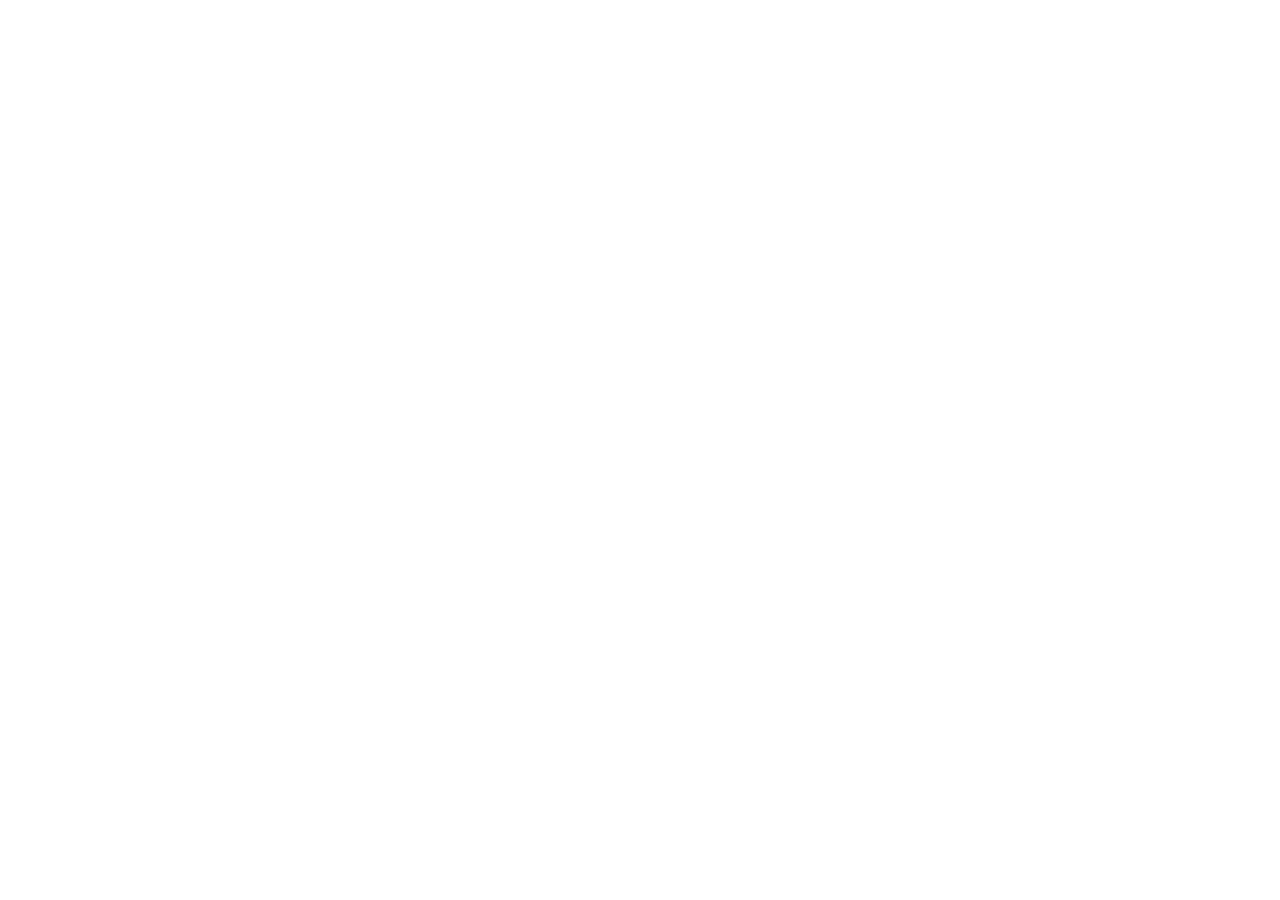
==== commit cbd6392d: "Redirect legacy support pages to /pairy/" ====
--- a/privacy.html
+++ b/privacy.html
@@ -1,11 +1 @@
-<!doctype html><html lang="en"><head><meta charset="utf-8"><meta name="viewport" content="width=device-width,initial-scale=1"><title>Pairy — Privacy policy</title><link rel="stylesheet" href="style.css"><link rel="icon" href="assets/icon.png"></head><body><a class="skip" href="#main">Skip to content</a><header><a class="brand" href="./"><img src="assets/icon.png" alt="">Pairy</a><nav aria-label="Main"><a href="support.html">Support</a><a href="privacy.html" aria-current="page">Privacy</a></nav></header><main id="main" class="article"><span class="eyebrow">Last updated · 11 October 2026</span><h1>Your workspace.<br>Your devices.</h1><p>This policy describes Pairy for Mac, iPad and iPhone, provided by Yooil Jang. It also explains the outside services the app uses. Pairy does not operate a server that stores your remote desktop content.</p>
-<section><h2>1. Screen content and input</h2><p>Screen frames, streamed Mac system audio, pointer and keyboard events, and dictated text travel over an encrypted connection between your devices. The Mac app needs Screen Recording permission to capture the selected display and Accessibility permission to deliver your input. Pairy does not upload this content to a developer-operated storage or analytics service. The receiving app may hold data in memory while displaying a session.</p></section>
-<section><h2>2. Tailscale connectivity</h2><p>Pairy embeds Tailscale networking. Tailscale and the sign-in provider you choose process information needed to authenticate and connect your devices. This can include your account name and email, account/device identifiers, device and host names, public keys, operating system and client version, IP addresses, and connection or diagnostic metadata. Tailscale processes this information under its own retention and privacy practices. Network relays carry encrypted traffic; this is separate from connection metadata.</p><p>See <a href="https://tailscale.com/legal/privacy-policy">Tailscale’s privacy policy</a> and <a href="https://tailscale.com/security">security information</a>. Pairy’s developer does not receive your Tailscale password. Signing in does not share your tailnet with the developer. If you sign in with an auth key, this device joins the tailnet of the account that created the key, and that tailnet’s administrators can see and manage it.</p></section>
-<section><h2>3. Dictation</h2><p>The microphone and speech-recognition permissions are requested when you use dictation. Pairy uses Apple’s Speech framework to recognize speech in your device language. It requests on-device recognition when supported; otherwise, audio may be sent to Apple for recognition. Apple’s handling of audio and transcripts is governed by its services and your settings. Pairy does not record audio files or send audio to OpenAI. Recognized text is delivered to the active input target on your Mac.</p><p>Read <a href="https://www.apple.com/legal/privacy/data/en/ask-siri-dictation/">Apple’s Siri, Dictation & Privacy information</a>. You can stop dictation with the microphone button and revoke microphone or speech access in iPad or iPhone Settings.</p></section>
-<section><h2>4. Clipboard</h2><p>From your Mac: while the Mac app is running, it records text you copy on your Mac and, without a separate tap, sends it over the same encrypted connection to the iPad or iPhone connected to it, where it appears in clipboard history. The Mac app keeps up to 50 recent texts in memory only and sends them to your device when it connects; they are cleared when you quit the Mac app or sign out. Only the beginning of a long text (about 2,000 bytes) is sent. Items that an app marks as concealed, transient or automatically generated, such as passwords from a password manager that follows this convention, are not recorded. Text copied from an app that does not mark it, such as a one-time code, is recorded like any other text.</p><p>From your iPad or iPhone: the clipboard history paste button imports text into local history. When you tap the remote desktop paste button, supported text, a photo, a video or another file from the first item on your iPad or iPhone clipboard is sent to your Mac and placed on the Mac clipboard. Videos and other files are saved in the Downloads/Pairy folder on your Mac (earlier versions of the Mac app used Downloads/MackyWay or Downloads/Paddleway). The remote paste control also records eligible text or photos in local history. The app reads the iPad or iPhone clipboard only when you use either paste control.</p><p>Pairy does not upload clipboard content to developer-operated storage or analytics. Its encrypted transport may use the relays described above. You can delete saved files from that folder at any time.</p></section>
-<section><h2>5. Data stored on your devices</h2><p>Pairy keeps connection credentials, Tailscale state and preferences such as display mode, touch sensitivity and drag behavior on your device. Connection secrets use platform-provided secure storage where implemented; Tailscale also maintains local network state. Local diagnostic/status files may include connection state, errors and frame statistics. An optional presentation measurement stores numeric timing and frame counters locally; its report is shared only when you choose the share action. These files are not automatically sent to the developer. Local files remain until removed, and keychain items can outlast deleting an app.</p><p>On your iPad or iPhone, clipboard history stores up to 50 recent items, plus any items you pin: text previews received from your Mac and text up to 256 KiB or photos up to 20 MB imported on that device. Videos and other transferred files are not retained in this history. The history is stored only in the app’s own storage on that device, is excluded from iCloud and computer backups, and is deleted when you use Sign Out and Switch Account in the app or remove the app. You can also delete single items or clear all unpinned items in clipboard history.</p></section>
-<section><h2>6. Choices, deletion and retention</h2><p>Quit the apps to end use, revoke Mac, iPad and iPhone permissions in System Settings or Settings, and remove Pairy devices from your Tailscale administration page to revoke their network membership. Removing the app alone does not delete your Tailscale account or all keychain credentials. Tailscale account deletion and retention requests go to Tailscale; in the iPad and iPhone app, <strong>Connection Settings &gt; Tailscale Account &gt; Delete Tailscale Account…</strong> opens <a href="https://tailscale.com/kb/1237/delete-tailnet">Tailscale’s deletion instructions</a>. Apple service data requests go to Apple. Contact Pairy support for help removing remaining local app state. We do not keep a developer-side archive of your sessions to delete.</p><p>If you voluntarily submit a support request, the information you provide is used to respond and investigate that request. The support tracker is hosted by GitHub, and public issues are visible to others. Its storage and account controls are governed by <a href="https://docs.github.com/en/site-policy/privacy-policies/github-general-privacy-statement">GitHub’s privacy statement</a>. This website is hosted by GitHub Pages, which may process request and access information. This site has no added advertising or analytics scripts.</p></section>
-<section><h2>7. Advertising and tracking</h2><p>Pairy contains no advertising SDK and does not sell remote desktop content or use it for advertising. It does not track you across other companies’ apps and websites for advertising. This does not mean outside connectivity and Apple services collect no data; those services are described above.</p></section>
-<section><h2>8. Contact and changes</h2><p>Provider: Yooil Jang. Use <a href="support.html#contact">Pairy support</a> for privacy questions and requests. Please do not include passwords, connection keys or private screen content in a public issue. Material changes to this policy will be reflected on this page with an updated date.</p></section>
-<section lang="ko"><h2>한국어 안내</h2><p>페어리는 Yooil Jang이 제공하는 Mac·iPad·iPhone 원격 데스크톱 앱입니다. Mac 화면과 시스템 오디오, 입력, 전사한 문장은 암호화하여 본인의 기기로 전송하며, 개발자 서버에 세션 내용을 저장하지 않습니다.</p><p>Tailscale은 로그인과 연결을 위해 계정·기기 식별 정보, 이름·이메일, IP 주소, 기기·운영체제 정보와 연결·진단 정보를 처리할 수 있습니다. 해당 정보의 보관과 삭제는 Tailscale 정책을 따릅니다. 개발자는 사용자의 Tailscale 암호를 받거나 사용자의 네트워크에 자동으로 참여하지 않습니다. 인증 키로 로그인하면 이 기기는 키를 만든 계정의 Tailscale 네트워크에 참여하며, 그 네트워크의 관리자가 이 기기를 보고 관리할 수 있습니다.</p><p>받아쓰기는 Apple의 음성 인식을 사용해 기기 언어로 말한 내용을 전사합니다. 기기 내 인식을 지원하면 해당 방식의 인식을 요청하고, 그렇지 않으면 음성이 Apple로 전송될 수 있습니다. 페어리는 음성 파일을 녹음해 보관하거나 OpenAI로 전송하지 않습니다.</p><p>Mac 앱이 켜져 있는 동안 Mac에서 복사한 텍스트를 기록해, 따로 누르지 않아도 암호화된 연결로 연결된 iPad·iPhone에 보내 클립보드 기록에 표시합니다. Mac 앱은 최근 50개를 메모리에만 두었다가 기기가 연결되면 보내며, Mac 앱을 끄거나 로그아웃하면 지웁니다. 긴 텍스트는 앞부분(약 2,000바이트)만 보냅니다. 비밀번호 관리자처럼 앱이 숨김·임시·자동 생성 항목으로 표시한 내용은 기록하지 않지만, 그렇게 표시하지 않는 앱에서 복사한 인증 코드 같은 텍스트는 다른 텍스트처럼 기록됩니다.</p><p>클립보드 기록의 붙여넣기 버튼은 텍스트를 기기의 기록에 추가합니다. 원격 화면의 붙여넣기 버튼을 누르면 iPad·iPhone 클립보드의 첫 항목에서 지원되는 텍스트·사진·동영상·파일을 암호화된 연결로 본인의 Mac 클립보드에 보냅니다. 동영상과 파일은 Mac의 다운로드/Pairy 폴더(이전 버전의 Mac 앱은 다운로드/MackyWay 또는 다운로드/Paddleway)에 저장되며, 원격 붙여넣기 기능은 지원되는 텍스트·사진을 기기의 기록에도 추가합니다. iPad·iPhone 클립보드는 두 붙여넣기 기능 중 하나를 사용할 때만 읽습니다. 클립보드 내용은 개발자가 운영하는 저장·분석 서버에 업로드하지 않습니다. 암호화된 전송에는 앞서 설명한 중계 서버가 사용될 수 있습니다.</p><p>iPad·iPhone에는 Mac에서 받은 텍스트 미리보기와 기기에서 가져온 256KiB 이하 텍스트·20MB 이하 사진을 최근 50개까지 클립보드 기록으로 보관하고, 고정한 항목은 따로 남깁니다. 전송한 동영상과 다른 파일은 이 기록에 보관하지 않습니다. 이 기록은 해당 기기의 앱 저장 공간에만 있고 iCloud·컴퓨터 백업에서 제외되며, 앱의 ‘로그아웃 및 계정 전환’을 쓰거나 앱을 삭제하면 지워집니다. 클립보드 기록에서 항목을 하나씩 지우거나 고정하지 않은 항목을 모두 지울 수도 있습니다.</p><p>연결 자격 정보, Tailscale 상태, 화면 모드·터치 감도·드래그 동작 설정과 진단 상태는 기기에 저장됩니다. 선택적으로 시작한 화면 표시 성능 측정은 숫자로 된 시간·프레임 통계를 기기에 저장하며, 사용자가 공유 기능을 선택할 때만 보고서를 공유합니다. 앱을 삭제해도 키체인 항목이나 Tailscale 계정은 남을 수 있습니다. 설정에서 권한을 취소하고, Tailscale 관리 페이지에서 해당 기기를 제거할 수 있습니다. Tailscale 계정 삭제는 Tailscale에서 진행하며, iPad·iPhone 앱의 <strong>연결 설정 &gt; Tailscale 계정 &gt; Tailscale 계정 삭제…</strong>에서 <a href="https://tailscale.com/kb/1237/delete-tailnet">Tailscale의 삭제 안내</a>를 열 수 있습니다. 남은 로컬 데이터 삭제는 지원 페이지로 문의해 주세요.</p><p>광고 SDK나 광고용 앱 간 추적을 사용하지 않습니다. 문의 내용은 문의 처리 목적으로 사용되며, 공개 GitHub 문의에는 민감한 정보를 올리지 마세요. 웹사이트와 문의 시스템의 운영에는 GitHub 개인정보 정책이 적용됩니다. 개인정보 문의는 <a href="support.html#contact">지원 페이지</a>에서 접수합니다.</p></section>
-</main><footer><span>© 2026 Yooil Jang · Pairy</span><a href="support.html">Support / 지원</a></footer></body></html>
+<!doctype html><html lang="en"><head><meta charset="utf-8"><meta name="viewport" content="width=device-width,initial-scale=1"><meta http-equiv="refresh" content="0; url=https://207studio.dev/pairy/privacy.html"><meta name="robots" content="noindex"><link rel="canonical" href="https://207studio.dev/pairy/privacy.html"><title>Pairy has moved</title></head><body><p>Pairy has moved to <a href="https://207studio.dev/pairy/privacy.html">https://207studio.dev/pairy/privacy.html</a>.</p></body></html>
